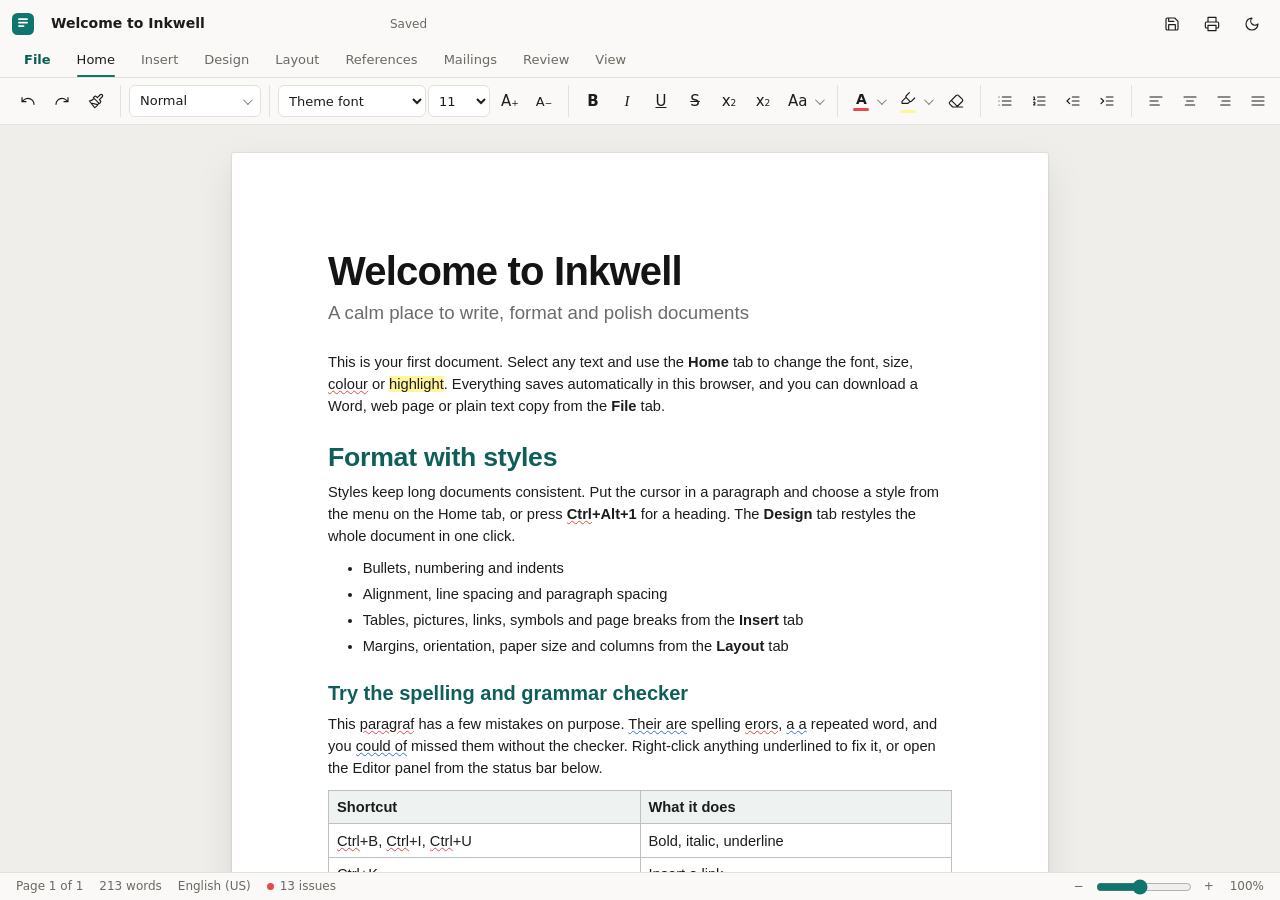
==== index.html @ ffb33db6 "Keyboard shortcuts for Next and Previous change Ctrl+Alt+] and Ctrl+Alt+[ (Cmd+Option on a Mac) step" ====
<!doctype html>
<html lang="en">
<head>
<meta charset="utf-8">
<meta name="viewport" content="width=device-width, initial-scale=1, viewport-fit=cover, interactive-widget=resizes-content">
<title>Inkwell</title>
<meta name="color-scheme" content="light dark">
<link rel="icon" href="data:image/svg+xml,%3Csvg xmlns='http://www.w3.org/2000/svg' viewBox='0 0 32 32'%3E%3Crect width='32' height='32' rx='8' fill='%230f766e'/%3E%3Cpath d='M10 9h12M10 14h12M10 19h7' stroke='white' stroke-width='2.4' stroke-linecap='round'/%3E%3C/svg%3E">
<link rel="stylesheet" href="css/doc.css">
<link rel="stylesheet" href="css/app.css">
</head>
<body>

<header class="titlebar">
  <div class="brand" aria-hidden="true">
    <svg viewBox="0 0 32 32" width="22" height="22"><rect width="32" height="32" rx="8" fill="var(--accent)"/><path d="M10 9h12M10 14h12M10 19h7" stroke="#fff" stroke-width="2.4" stroke-linecap="round"/></svg>
  </div>
  <input id="title" class="doc-name" aria-label="Document name" spellcheck="false" autocomplete="off">
  <span id="save-state" class="save-state" aria-live="polite">Saved</span>
  <span class="spacer"></span>
  <button class="rb" data-cmd="save" data-icon="save" title="Save to this device (⌘S)" aria-label="Save to this device"></button>
  <button class="rb" data-cmd="print" data-icon="printer" title="Print or save as PDF (⌘P)" aria-label="Print"></button>
  <button class="rb" data-cmd="dark" data-icon="moon" id="dark-btn" title="Switch light / dark" aria-label="Toggle dark mode"></button>
</header>

<nav class="tabs" role="tablist" aria-label="Ribbon">
  <button class="tab file" data-cmd="backstage">File</button>
  <button class="tab on" data-tab="home" role="tab">Home</button>
  <button class="tab" data-tab="insert" role="tab">Insert</button>
  <button class="tab" data-tab="design" role="tab">Design</button>
  <button class="tab" data-tab="layout" role="tab">Layout</button>
  <button class="tab" data-tab="refs" role="tab">References</button>
  <button class="tab" data-tab="mail" role="tab">Mailings</button>
  <button class="tab" data-tab="review" role="tab">Review</button>
  <button class="tab" data-tab="view" role="tab">View</button>
  <button class="tab ctx" data-tab="table" role="tab" hidden>Table</button>
</nav>

<div class="ribbon" id="ribbon">
  <!-- HOME -->
  <div class="panel on" data-panel="home">
    <div class="grp">
      <button class="rb" data-cmd="undo" data-icon="undo" title="Undo (⌘Z)" aria-label="Undo"></button>
      <button class="rb" data-cmd="redo" data-icon="redo" title="Redo (⇧⌘Z)" aria-label="Redo"></button>
      <button class="rb" data-cmd="painter" data-icon="brush" title="Format painter: copy formatting, then select text to apply" aria-label="Format painter"></button>
    </div>
    <div class="grp">
      <button class="rb drop style-btn" data-menu="m-style" title="Paragraph style"><span id="style-label">Normal</span></button>
    </div>
    <div class="grp">
      <select id="font-name" class="sel font" data-cmd="fontName" title="Font" aria-label="Font"></select>
      <select id="font-size" class="sel size" data-cmd="fontSize" title="Font size" aria-label="Font size"></select>
      <button class="rb" data-cmd="grow" title="Increase font size" aria-label="Increase font size"><span class="glyph">A<sup>+</sup></span></button>
      <button class="rb" data-cmd="shrink" title="Decrease font size" aria-label="Decrease font size"><span class="glyph sm">A<sup>−</sup></span></button>
    </div>
    <div class="grp">
      <button class="rb" data-cmd="bold" title="Bold (⌘B)" aria-label="Bold"><span class="glyph"><b>B</b></span></button>
      <button class="rb" data-cmd="italic" title="Italic (⌘I)" aria-label="Italic"><span class="glyph serif"><i>I</i></span></button>
      <button class="rb" data-cmd="underline" title="Underline (⌘U)" aria-label="Underline"><span class="glyph"><u>U</u></span></button>
      <button class="rb" data-cmd="strike" title="Strikethrough" aria-label="Strikethrough"><span class="glyph"><s>S</s></span></button>
      <button class="rb" data-cmd="sub" title="Subscript" aria-label="Subscript"><span class="glyph">x<sub>2</sub></span></button>
      <button class="rb" data-cmd="sup" title="Superscript" aria-label="Superscript"><span class="glyph">x<sup>2</sup></span></button>
      <button class="rb drop" data-menu="m-case" title="Change case" aria-label="Change case"><span class="glyph">Aa</span></button>
    </div>
    <div class="grp">
      <button class="rb drop" data-menu="m-color" title="Text colour" aria-label="Text colour"><span class="glyph swatch-a">A<i id="color-bar" style="background:#e5484d"></i></span></button>
      <button class="rb drop" data-menu="m-hilite" title="Highlight" aria-label="Highlight"><span class="glyph swatch-a"><span data-icon="marker"></span><i id="hilite-bar" style="background:#fff59d"></i></span></button>
      <button class="rb" data-cmd="clear" data-icon="eraser" title="Clear formatting" aria-label="Clear formatting"></button>
    </div>
    <div class="grp">
      <button class="rb" data-cmd="ul" data-icon="list" title="Bullet list" aria-label="Bullet list"></button>
      <button class="rb" data-cmd="ol" data-icon="listOrdered" title="Numbered list" aria-label="Numbered list"></button>
      <button class="rb" data-cmd="outdent" data-icon="outdent" title="Decrease indent" aria-label="Decrease indent"></button>
      <button class="rb" data-cmd="indent" data-icon="indent" title="Increase indent" aria-label="Increase indent"></button>
    </div>
    <div class="grp">
      <button class="rb" data-cmd="align" data-val="Left" data-icon="alignLeft" title="Align left" aria-label="Align left"></button>
      <button class="rb" data-cmd="align" data-val="Center" data-icon="alignCenter" title="Centre" aria-label="Centre"></button>
      <button class="rb" data-cmd="align" data-val="Right" data-icon="alignRight" title="Align right" aria-label="Align right"></button>
      <button class="rb" data-cmd="align" data-val="Full" data-icon="alignJustify" title="Justify" aria-label="Justify"></button>
      <button class="rb drop" data-menu="m-spacing" data-icon="lineSpacing" title="Line and paragraph spacing" aria-label="Line and paragraph spacing"></button>
    </div>
    <div class="grp">
      <button class="rb wide" data-cmd="find" data-icon="search" title="Find and replace (⌘F)">Find</button>
    </div>
  </div>

  <!-- INSERT -->
  <div class="panel" data-panel="insert">
    <div class="grp">
      <button class="rb wide drop" data-menu="m-table" data-icon="table">Table</button>
      <button class="rb wide" data-cmd="image" data-icon="image">Picture</button>
      <button class="rb wide" data-cmd="link" data-icon="link" title="Insert link (⌘K)">Link</button>
    </div>
    <div class="grp">
      <button class="rb wide" data-cmd="pageBreak" data-icon="pageBreak" title="Page break (⌘↵)">Page break</button>
      <button class="rb wide" data-cmd="hr" data-icon="minus">Divider</button>
      <button class="rb wide" data-cmd="hf" data-icon="header">Header &amp; footer</button>
    </div>
    <div class="grp">
      <button class="rb wide drop" data-menu="m-shapes" data-icon="shapes">Shapes</button>
      <button class="rb wide" data-cmd="textbox" data-icon="textBox">Text box</button>
      <button class="rb wide" data-cmd="chart" data-icon="chart">Chart</button>
    </div>
    <div class="grp">
      <button class="rb wide" data-cmd="footnote" data-icon="footnote">Footnote</button>
      <button class="rb wide" data-cmd="endnote" data-icon="footnote">Endnote</button>
      <button class="rb wide" data-cmd="toc" data-icon="toc">Contents</button>
      <button class="rb wide" data-cmd="comment" data-icon="comment">Comment</button>
    </div>
    <div class="grp">
      <button class="rb wide" data-cmd="equation" data-icon="sigma">Equation</button>
      <button class="rb wide" data-cmd="wordart" data-icon="wordart">WordArt</button>
      <button class="rb wide" data-cmd="smartart" data-icon="network">SmartArt</button>
    </div>
    <div class="grp">
      <button class="rb wide" data-cmd="sectionBreak" data-icon="sectionBreak" title="Start a new section with its own header, footer and page numbers">Section break</button>
      <button class="rb wide" data-cmd="date" data-icon="calendar">Date</button>
      <button class="rb wide drop" data-menu="m-symbol" data-icon="omega">Symbol</button>
    </div>
  </div>

  <!-- DESIGN -->
  <div class="panel" data-panel="design">
    <div class="grp themes" id="themes"></div>
    <div class="grp">
      <select class="sel" id="tc-font" aria-label="Body font" title="Body font"></select>
      <select class="sel" id="tc-head" aria-label="Heading font" title="Heading font"></select>
      <label class="color-pick" title="Accent colour">Accent<input type="color" id="tc-accent" value="#0f766e" aria-label="Accent colour"></label>
      <button class="rb wide" data-cmd="themeReset" id="tc-reset" data-icon="undo">Reset</button>
    </div>
    <div class="grp">
      <button class="rb wide" data-cmd="stylesDlg" data-icon="palette">Modify styles</button>
    </div>
  </div>

  <!-- LAYOUT -->
  <div class="panel" data-panel="layout">
    <div class="grp">
      <button class="rb wide drop" data-menu="m-margins" data-icon="margins">Margins</button>
      <button class="rb wide drop" data-menu="m-orient" data-icon="fileText">Orientation</button>
      <button class="rb wide drop" data-menu="m-size" data-icon="file">Size</button>
      <button class="rb wide drop" data-menu="m-cols" data-icon="columns">Columns</button>
    </div>
    <div class="grp">
      <button class="rb wide drop" data-menu="m-spacing" data-icon="lineSpacing">Spacing</button>
      <button class="rb wide" data-cmd="outdent" data-icon="outdent">Indent less</button>
      <button class="rb wide" data-cmd="indent" data-icon="indent">Indent more</button>
    </div>
  </div>

  <!-- REFERENCES -->
  <div class="panel" data-panel="refs">
    <div class="grp">
      <button class="rb wide" data-cmd="toc" data-icon="toc">Contents</button>
      <button class="rb wide" data-cmd="tof" data-icon="toc">Table of figures</button>
      <button class="rb wide" data-cmd="footnote" data-icon="footnote">Footnote</button>
    </div>
    <div class="grp">
      <button class="rb wide" data-cmd="caption" data-val="Figure" data-icon="captionIc">Figure caption</button>
      <button class="rb wide" data-cmd="caption" data-val="Table" data-icon="captionIc">Table caption</button>
      <button class="rb wide" data-cmd="caption" data-val="Equation" data-icon="captionIc">Equation caption</button>
      <button class="rb wide" data-cmd="xref" data-icon="link">Cross-reference</button>
    </div>
    <div class="grp">
      <button class="rb wide" data-cmd="idxMark" data-icon="tag">Mark entry</button>
      <button class="rb wide" data-cmd="index" data-icon="listIdx">Insert index</button>
    </div>
    <div class="grp">
      <button class="rb wide" data-cmd="cite" data-icon="quote">Insert citation</button>
      <button class="rb wide" data-cmd="biblio" data-icon="book">Bibliography</button>
      <select class="sel" id="cite-style" data-cmd="citeStyle" aria-label="Citation style" title="Citation style">
        <option value="apa">APA</option><option value="mla">MLA</option><option value="ieee">IEEE (numbered)</option>
      </select>
    </div>
  </div>

  <!-- MAILINGS -->
  <div class="panel" data-panel="mail">
    <div class="grp">
      <button class="rb wide" data-cmd="mmRecipients" data-icon="users">Recipients</button>
      <button class="rb wide" data-cmd="mmFile" data-icon="download" title="Load recipients from a CSV, JSON or Excel file">From file</button>
      <button class="rb wide" data-cmd="mmField" data-icon="tag">Insert field</button>
    </div>
    <div class="grp">
      <button class="rb wide" data-cmd="mmPreview" data-icon="eye">Preview results</button>
      <button class="rb" data-cmd="mmPrev" data-icon="arrowLeft" title="Previous record" aria-label="Previous record"></button>
      <span class="mm-count" id="mm-count">No recipients</span>
      <button class="rb" data-cmd="mmNext" data-icon="arrowRight" title="Next record" aria-label="Next record"></button>
    </div>
    <div class="grp">
      <button class="rb wide" data-cmd="mmFinish" data-icon="filePlus">Finish &amp; merge</button>
      <button class="rb wide" data-cmd="mmPrint" data-icon="printer">Print all</button>
    </div>
  </div>

  <!-- REVIEW -->
  <div class="panel" data-panel="review">
    <div class="grp">
      <button class="rb wide" data-cmd="proofPane" data-icon="spell">Spelling &amp; grammar</button>
      <label class="switch" title="Underline spelling and grammar issues as you type"><input type="checkbox" id="proof-on" checked><span></span>Check as you type</label>
      <button class="rb wide drop" data-menu="m-lang" data-icon="globe"><span id="lang-label">English (UK)</span></button>
    </div>
    <div class="grp">
      <button class="rb wide" data-cmd="wordCount" data-icon="hash">Word count</button>
      <button class="rb wide" data-cmd="readAloud" data-icon="volume" id="read-btn">Read aloud</button>
    </div>
    <div class="grp">
      <button class="rb wide" data-cmd="thesaurus" data-icon="book">Thesaurus</button>
      <button class="rb wide" data-cmd="translate" data-icon="globe">Translate</button>
      <button class="rb wide" data-cmd="dictate" data-icon="mic" title="Speak and it types (needs a browser with speech recognition)">Dictate</button>
    </div>
    <div class="grp">
      <button class="rb wide" data-cmd="comment" data-icon="comment">New comment</button>
      <button class="rb wide" data-cmd="reviewPane" data-icon="comment">Comments &amp; changes</button>
    </div>
    <div class="grp">
      <button class="rb wide" data-cmd="track" data-icon="track" aria-pressed="false">Track changes</button>
      <button class="rb wide" data-cmd="acceptAll" data-icon="check">Accept all</button>
      <button class="rb wide" data-cmd="rejectAll" data-icon="x">Reject all</button>
    </div>
    <div class="grp">
      <button class="rb wide" data-cmd="compare" data-icon="track" title="Show what changed between this document and an earlier version or another file">Compare</button>
      <button class="rb wide" data-cmd="accessibility" data-icon="eye" title="Check alt text, headings, tables, links and colour contrast">Accessibility</button>
    </div>
  </div>

  <!-- VIEW -->
  <div class="panel" data-panel="view">
    <div class="grp">
      <button class="rb wide" data-cmd="navPane" data-icon="panelLeft">Navigation</button>
      <button class="rb wide" data-cmd="focus" data-icon="maximize" title="Hide everything but the page (Esc to exit)">Focus</button>
      <button class="rb wide" data-cmd="dark" data-icon="moon">Dark mode</button>
    </div>
    <div class="grp">
      <button class="rb" data-cmd="zoomOut" data-icon="minus" title="Zoom out" aria-label="Zoom out"></button>
      <button class="rb wide" data-cmd="zoom" data-val="100" title="Reset zoom"><span class="zoom-label">100%</span></button>
      <button class="rb" data-cmd="zoomIn" data-icon="plus" title="Zoom in" aria-label="Zoom in"></button>
      <button class="rb wide" data-cmd="zoomFit">Fit width</button>
    </div>
    <div class="grp">
      <button class="rb wide" data-cmd="macroRecord" data-icon="record">Record macro</button>
      <button class="rb wide" data-cmd="macroRun" data-icon="play">Run macro</button>
      <button class="rb wide" data-cmd="macroDelete" data-icon="trash">Delete macro</button>
    </div>
  </div>

  <!-- TABLE (contextual) -->
  <div class="panel" data-panel="table">
    <div class="grp">
      <button class="rb wide" data-cmd="rowAbove" data-icon="plus">Row above</button>
      <button class="rb wide" data-cmd="rowBelow" data-icon="plus">Row below</button>
      <button class="rb wide" data-cmd="colLeft" data-icon="plus">Column left</button>
      <button class="rb wide" data-cmd="colRight" data-icon="plus">Column right</button>
    </div>
    <div class="grp">
      <button class="rb wide" data-cmd="headerRow" data-icon="table">Header row</button>
      <button class="rb wide" data-cmd="repeatHead" data-icon="header" title="Repeat the header row at the top of each page">Repeat header</button>
      <button class="rb wide" data-cmd="tableSort" data-icon="sort">Sort</button>
      <button class="rb wide" data-cmd="tableFormula" data-icon="sigma">Formula</button>
      <button class="rb wide" data-cmd="mergeCells" data-icon="merge">Merge cells</button>
      <button class="rb wide" data-cmd="splitCell" data-icon="split">Split cell</button>
    </div>
    <div class="grp">
      <button class="rb wide drop" data-menu="m-shade" data-icon="palette">Shading</button>
      <button class="rb wide drop" data-menu="m-borders" data-icon="borders">Borders</button>
    </div>
    <div class="grp">
      <button class="rb wide" data-cmd="delRow" data-icon="trash">Delete row</button>
      <button class="rb wide" data-cmd="delCol" data-icon="trash">Delete column</button>
      <button class="rb wide danger" data-cmd="delTable" data-icon="trash">Delete table</button>
    </div>
  </div>
</div>

<main class="workspace">
  <aside class="pane left" id="nav-pane" hidden aria-label="Navigation">
    <div class="pane-head"><h2>Navigation</h2><button class="rb" data-cmd="navPane" data-icon="x" aria-label="Close navigation"></button></div>
    <div id="outline" class="outline"></div>
  </aside>

  <div class="canvas" id="canvas">
    <div class="page" id="page">
      <div id="editor" class="doc" contenteditable="true" spellcheck="false" role="textbox" aria-multiline="true" aria-label="Document"></div>
    </div>
    <div id="img-box" class="img-box" hidden>
      <div class="img-bar">
        <button class="rb" data-cmd="imgAlign" data-val="inline" title="In line with text" data-icon="alignJustify"></button>
        <button class="rb" data-cmd="imgAlign" data-val="left" title="Wrap, left" data-icon="alignLeft"></button>
        <button class="rb" data-cmd="imgAlign" data-val="center" title="Centre" data-icon="alignCenter"></button>
        <button class="rb" data-cmd="imgAlign" data-val="right" title="Wrap, right" data-icon="alignRight"></button>
        <button class="rb for-shape" data-menu="m-fill" title="Fill colour" data-icon="palette"></button>
        <button class="rb for-obj" data-cmd="objEdit" title="Edit" data-icon="edit"></button>
        <button class="rb for-chart" data-cmd="chartEdit" title="Edit chart data" data-icon="chart"></button>
        <button class="rb" data-cmd="imgDelete" title="Delete" data-icon="trash"></button>
      </div>
      <span class="img-handle" id="img-handle" title="Drag to resize"></span>
    </div>
  </div>

  <aside class="pane right" id="side-pane" hidden aria-label="Side panel">
    <!-- Proofing -->
    <section id="proof-pane" hidden>
      <div class="pane-head"><h2>Editor</h2><button class="rb" data-cmd="closeSide" data-icon="x" aria-label="Close"></button></div>
      <div class="score">
        <svg viewBox="0 0 44 44" width="56" height="56" class="ring"><circle cx="22" cy="22" r="19" class="ring-bg"/><circle cx="22" cy="22" r="19" class="ring-fg" id="ring-fg"/></svg>
        <div><div class="score-num" id="score-num">–</div><div class="score-sub" id="score-sub">Checking…</div></div>
      </div>
      <div class="counts" id="proof-counts"></div>
      <div class="issues" id="issues"></div>
    </section>
    <!-- Find -->
    <section id="find-pane" hidden>
      <div class="pane-head"><h2>Find and replace</h2><button class="rb" data-cmd="closeSide" data-icon="x" aria-label="Close"></button></div>
      <div class="find-form">
        <label class="field"><span>Find</span><input id="find-q" type="text" autocomplete="off" spellcheck="false"></label>
        <label class="field"><span>Replace with</span><input id="find-r" type="text" autocomplete="off" spellcheck="false"></label>
        <div class="row">
          <label class="check"><input type="checkbox" id="find-case">Match case</label>
          <label class="check"><input type="checkbox" id="find-word">Whole words</label>
        </div>
        <div class="row">
          <button class="btn" data-cmd="findPrev">Previous</button>
          <button class="btn" data-cmd="findNext">Next</button>
          <span class="find-count" id="find-count"></span>
        </div>
        <div class="row">
          <button class="btn" data-cmd="replaceOne">Replace</button>
          <button class="btn primary" data-cmd="replaceAll">Replace all</button>
        </div>
      </div>
    </section>
    <!-- Review -->
    <section id="review-pane" hidden>
      <div class="pane-head"><h2>Comments and changes</h2><button class="rb" data-cmd="closeSide" data-icon="x" aria-label="Close"></button></div>
      <div class="find-form">
        <label class="field"><span>Your name</span><input id="rv-author" type="text" autocomplete="off" maxlength="40"></label>
        <div id="rv-compose" class="rv-compose" hidden>
          <p class="issue-ctx" id="rv-quote"></p>
          <label class="field"><span>Comment</span><textarea id="rv-text" rows="3"></textarea></label>
          <div class="row">
            <button class="btn primary" data-cmd="commentSave" id="rv-save">Add comment</button>
            <button class="btn" data-cmd="commentCancel">Cancel</button>
          </div>
        </div>
        <div class="rv-nav" id="rv-nav" hidden>
          <button class="btn" data-cmd="prevChange" aria-label="Previous change" aria-keyshortcuts="Control+Alt+BracketLeft Meta+Alt+BracketLeft" title="Previous change (Ctrl+Alt+[ or ⌥⌘[)">&lsaquo; Previous</button>
          <span id="rv-pos" aria-live="polite">0 changes</span>
          <button class="btn" data-cmd="nextChange" aria-label="Next change" aria-keyshortcuts="Control+Alt+BracketRight Meta+Alt+BracketRight" title="Next change (Ctrl+Alt+] or ⌥⌘])">Next &rsaquo;</button>
        </div>
        <div class="row" id="rv-bulk" hidden>
          <button class="btn" data-cmd="acceptAll">Accept all</button>
          <button class="btn" data-cmd="rejectAll">Reject all</button>
        </div>
      </div>
      <p class="rv-empty" id="rv-empty">No comments or tracked changes yet. Select some text and choose New comment, or turn on Track changes.</p>
      <div class="issues" id="rv-list"></div>
    </section>
  </aside>
</main>

<footer class="statusbar">
  <span id="st-page">Page 1 of 1</span>
  <button class="st-btn" data-cmd="wordCount" id="st-words">0 words</button>
  <span id="st-lang" class="st-dim"></span>
  <button class="st-btn" data-cmd="reviewPane" id="st-track" hidden>Tracking changes</button>
  <button class="st-btn proof-chip" data-cmd="proofPane" id="st-proof"><i class="dot"></i><span>Checking…</span></button>
  <span class="spacer"></span>
  <button class="st-btn" data-cmd="zoomOut" aria-label="Zoom out">−</button>
  <input type="range" id="zoom-range" min="25" max="200" step="10" value="100" aria-label="Zoom">
  <button class="st-btn" data-cmd="zoomIn" aria-label="Zoom in">+</button>
  <span class="zoom-label st-zoom">100%</span>
</footer>

<button id="focus-exit" class="btn" data-cmd="focus" hidden>Exit focus</button>

<!-- ============ menus ============ -->
<div class="menu styles" id="m-style" hidden>
  <button data-cmd="style" data-val="normal"><span class="pv">Normal</span></button>
  <button data-cmd="style" data-val="nospace"><span class="pv">No spacing</span></button>
  <button data-cmd="style" data-val="title"><span class="pv pv-title">Title</span></button>
  <button data-cmd="style" data-val="subtitle"><span class="pv pv-sub">Subtitle</span></button>
  <button data-cmd="style" data-val="h1"><span class="pv pv-h1">Heading 1</span><kbd>⌥⌘1</kbd></button>
  <button data-cmd="style" data-val="h2"><span class="pv pv-h2">Heading 2</span><kbd>⌥⌘2</kbd></button>
  <button data-cmd="style" data-val="h3"><span class="pv pv-h3">Heading 3</span><kbd>⌥⌘3</kbd></button>
  <button data-cmd="style" data-val="quote"><span class="pv pv-quote">Quote</span></button>
  <button data-cmd="style" data-val="code"><span class="pv pv-code">Code block</span></button>
  <hr id="sty-sep">
  <button data-cmd="stylesDlg">Modify styles…</button>
</div>

<div class="menu" id="m-shapes" hidden></div>
<div class="menu pal" id="m-fill" hidden><div class="swatches"></div></div>
<div class="menu pal" id="m-shade" hidden><div class="swatches"></div>
  <button data-cmd="shade" data-val="">No fill</button></div>
<div class="menu" id="m-borders" hidden>
  <button data-cmd="borders" data-val="">All borders</button>
  <button data-cmd="borders" data-val="outer">Outside only</button>
  <button data-cmd="borders" data-val="horizontal">Horizontal lines</button>
  <button data-cmd="borders" data-val="striped">Striped rows</button>
  <button data-cmd="borders" data-val="none">No borders</button>
</div>

<div class="menu" id="m-case" hidden>
  <button data-cmd="case" data-val="sentence">Sentence case.</button>
  <button data-cmd="case" data-val="lower">lowercase</button>
  <button data-cmd="case" data-val="upper">UPPERCASE</button>
  <button data-cmd="case" data-val="title">Capitalize Each Word</button>
  <button data-cmd="case" data-val="toggle">tOGGLE cASE</button>
</div>

<div class="menu pal" id="m-color" hidden><div class="swatches" data-pal="color"></div>
  <label class="custom">Custom<input type="color" data-cmd="color" value="#0f766e"></label></div>
<div class="menu pal" id="m-hilite" hidden><div class="swatches" data-pal="hilite"></div>
  <button data-cmd="hilite" data-val="transparent">No highlight</button></div>

<div class="menu" id="m-spacing" hidden>
  <div class="menu-label">Line spacing</div>
  <button data-cmd="lineHeight" data-val="1">Single</button>
  <button data-cmd="lineHeight" data-val="1.15">1.15</button>
  <button data-cmd="lineHeight" data-val="1.5">1.5</button>
  <button data-cmd="lineHeight" data-val="2">Double</button>
  <hr>
  <div class="menu-label">Paragraph</div>
  <button data-cmd="space" data-val="before:12">Add space before</button>
  <button data-cmd="space" data-val="before:0">Remove space before</button>
  <button data-cmd="space" data-val="after:12">Add space after</button>
  <button data-cmd="space" data-val="after:0">Remove space after</button>
</div>

<div class="menu" id="m-table" hidden>
  <div class="tgrid" id="tgrid"></div>
  <div class="tgrid-label" id="tgrid-label">Insert table</div>
</div>

<div class="menu" id="m-symbol" hidden><div class="symbols" id="symbols"></div></div>

<div class="menu" id="m-margins" hidden>
  <button data-cmd="margins" data-val="normal">Normal <small>2.54 cm all round</small></button>
  <button data-cmd="margins" data-val="narrow">Narrow <small>1.27 cm all round</small></button>
  <button data-cmd="margins" data-val="moderate">Moderate <small>1.91 cm sides</small></button>
  <button data-cmd="margins" data-val="wide">Wide <small>5.08 cm sides</small></button>
</div>
<div class="menu" id="m-orient" hidden>
  <button data-cmd="orient" data-val="portrait">Portrait</button>
  <button data-cmd="orient" data-val="landscape">Landscape</button>
</div>
<div class="menu" id="m-size" hidden>
  <button data-cmd="pageSize" data-val="A4">A4 <small>21 × 29.7 cm</small></button>
  <button data-cmd="pageSize" data-val="Letter">Letter <small>8.5 × 11 in</small></button>
  <button data-cmd="pageSize" data-val="Legal">Legal <small>8.5 × 14 in</small></button>
  <button data-cmd="pageSize" data-val="A5">A5 <small>14.8 × 21 cm</small></button>
</div>
<div class="menu" id="m-cols" hidden>
  <button data-cmd="cols" data-val="1">One</button>
  <button data-cmd="cols" data-val="2">Two</button>
  <button data-cmd="cols" data-val="3">Three</button>
</div>
<div class="menu" id="m-lang" hidden>
  <button data-cmd="lang" data-val="en_GB">English (UK)</button>
  <button data-cmd="lang" data-val="en_US">English (US)</button>
</div>

<div class="menu ctx-menu" id="ctx" hidden></div>

<!-- ============ backstage ============ -->
<div class="backstage" id="backstage" hidden>
  <div class="bs-side">
    <button class="bs-back" data-cmd="backstage" data-icon="arrowLeft">Back to document</button>
    <button class="bs-item" data-cmd="new" data-icon="filePlus">New blank document</button>
    <button class="bs-item" data-cmd="open" data-icon="folder">Open a file…<small>.docx, .html, .txt</small></button>
    <button class="bs-item" data-cmd="save" data-icon="save">Save to this device<small>⌘S</small></button>
    <button class="bs-item" data-cmd="saveAs" data-icon="save">Save as…<small>⇧⌘S</small></button>
    <button class="bs-item" data-cmd="templates" data-icon="layout">Templates</button>
    <button class="bs-item" data-cmd="versions" data-icon="clock">Version history</button>
    <button class="bs-item" data-cmd="protect" data-icon="lock">Protect document<small>Off</small></button>
    <div class="bs-label">Download a copy</div>
    <button class="bs-item" data-cmd="saveDocx" data-icon="download">Word document<small>.docx</small></button>
    <button class="bs-item" data-cmd="savePdf" data-icon="download">PDF with selectable text<small>.pdf</small></button>
    <button class="bs-item" data-cmd="savePdfFonts" data-icon="download" id="bs-pdf-fonts">PDF with your fonts embedded<small>.pdf, Chrome or Edge</small></button>
    <button class="bs-item" data-cmd="saveHtml" data-icon="download">Web page<small>.html</small></button>
    <button class="bs-item" data-cmd="saveTxt" data-icon="download">Plain text<small>.txt</small></button>
    <button class="bs-item" data-cmd="print" data-icon="printer">Print or save as PDF</button>
  </div>
  <div class="bs-main">
    <h1>Your documents</h1>
    <p class="bs-note">Documents save automatically in this browser as you type.</p>
    <div id="recent" class="recent"></div>
  </div>
</div>

<!-- ============ dialogs ============ -->
<dialog id="dlg-link" class="dlg">
  <form method="dialog">
    <h2>Insert link</h2>
    <label class="field"><span>Text to display</span><input id="link-text" type="text" autocomplete="off"></label>
    <label class="field"><span>Address</span><input id="link-url" type="text" placeholder="https://" autocomplete="off" spellcheck="false"></label>
    <div class="dlg-actions">
      <button class="btn" value="remove" id="link-remove">Remove link</button>
      <span class="spacer"></span>
      <button class="btn" value="cancel">Cancel</button>
      <button class="btn primary" value="ok">Insert</button>
    </div>
  </form>
</dialog>

<dialog id="dlg-count" class="dlg">
  <form method="dialog">
    <h2>Word count</h2>
    <dl class="stats" id="stats"></dl>
    <div class="dlg-actions"><span class="spacer"></span><button class="btn primary" value="ok">Done</button></div>
  </form>
</dialog>

<dialog id="dlg-hf" class="dlg">
  <form method="dialog">
    <h2>Header and footer</h2>
    <div class="field-row">
      <label class="field grow"><span>Header text</span><input id="hf-header" type="text" autocomplete="off" maxlength="120"></label>
      <label class="field"><span>Position</span><select id="hf-header-align"><option value="left">Left</option><option value="center">Centre</option><option value="right">Right</option></select></label>
    </div>
    <div class="field-row">
      <label class="field grow"><span>Footer text</span><input id="hf-footer" type="text" autocomplete="off" maxlength="120"></label>
      <label class="field"><span>Position</span><select id="hf-footer-align"><option value="left">Left</option><option value="center">Centre</option><option value="right">Right</option></select></label>
    </div>
    <div class="field-row">
      <label class="field grow"><span>Page numbers</span><select id="hf-num"><option value="none">None</option><option value="top-right">Top right</option><option value="bottom-left">Bottom left</option><option value="bottom-center">Bottom centre</option><option value="bottom-right">Bottom right</option></select></label>
      <label class="field grow"><span>Number format</span><select id="hf-format"><option value="1">1, 2, 3</option><option value="page">Page 1</option><option value="of">Page 1 of 3</option></select></label>
    </div>
    <label class="check"><input type="checkbox" id="hf-first">Leave the first page blank</label>
    <div class="dlg-actions"><span class="spacer"></span><button class="btn" value="cancel">Cancel</button><button class="btn primary" value="ok">Apply</button></div>
  </form>
</dialog>

<dialog id="dlg-chart" class="dlg wide">
  <form method="dialog">
    <h2>Chart</h2>
    <div class="field-row">
      <label class="field"><span>Type</span><select id="ch-type"><option value="column">Column</option><option value="stacked">Stacked column</option><option value="stacked100">100% stacked column</option><option value="bar">Bar</option><option value="line">Line</option><option value="area">Area</option><option value="combo">Column + lines</option><option value="scatter">Scatter (XY)</option><option value="bubble">Bubble (XY + size)</option><option value="radar">Radar</option><option value="pie">Pie</option><option value="donut">Doughnut</option></select></label>
      <label class="field grow"><span>Title</span><input id="ch-title" type="text" autocomplete="off" maxlength="80"></label>
    </div>
    <div class="field-row">
      <label class="field grow"><span>Category axis title</span><input id="ch-cat" type="text" autocomplete="off" maxlength="60"></label>
      <label class="field grow"><span>Value axis title</span><input id="ch-val" type="text" autocomplete="off" maxlength="60"></label>
    </div>
    <label class="check"><input type="checkbox" id="ch-labels">Show data labels</label>
    <div class="field-row" id="ch-sec-row">
      <label class="check"><input type="checkbox" id="ch-sec">Plot the lines on a secondary value axis (right)</label>
      <label class="field grow"><span>Secondary axis title</span><input id="ch-sectitle" type="text" autocomplete="off" maxlength="60"></label>
    </div>
    <label class="field"><span>Data: first row is the series names, first column is the labels</span><textarea id="ch-data" rows="8" spellcheck="false"></textarea></label>
    <p class="dlg-note">Separate values with commas or paste straight from a spreadsheet. A pie chart uses the first series, a column + lines chart draws the first series as columns and the rest as lines, a scatter chart reads the label column as X values, and a bubble chart reads it as X values too, then takes the series in pairs: a Y series followed by its size series (a last Y with no size gets equal bubbles).</p>
    <div class="dlg-actions"><span class="spacer"></span><button class="btn" value="cancel">Cancel</button><button class="btn primary" value="ok" id="ch-ok">Insert chart</button></div>
  </form>
</dialog>

<dialog id="dlg-styles" class="dlg wide">
  <form method="dialog">
    <h2>Modify styles</h2>
    <div class="field-row">
      <label class="field grow"><span>Style</span><select id="sty-pick"></select></label>
      <button class="btn" type="button" id="sty-new">New style</button>
    </div>
    <label class="field" id="sty-name-row" hidden><span>Name</span><input id="sty-name" type="text" autocomplete="off" maxlength="40"></label>
    <div class="field-row">
      <label class="field grow"><span>Font</span><select id="sty-font"></select></label>
      <label class="field narrow"><span>Size (pt)</span><input id="sty-size" type="number" min="6" max="96" step="0.5" placeholder="Auto"></label>
      <label class="field narrow"><span>Colour</span><span class="color-row"><input type="checkbox" id="sty-color-on" aria-label="Use a custom colour"><input type="color" id="sty-color" value="#1c1c1c"></span></label>
    </div>
    <div class="field-row">
      <label class="field grow"><span>Weight</span><select id="sty-bold"><option value="">Default</option><option value="normal">Regular</option><option value="bold">Bold</option></select></label>
      <label class="field grow"><span>Slant</span><select id="sty-italic"><option value="">Default</option><option value="normal">Upright</option><option value="italic">Italic</option></select></label>
      <label class="field grow"><span>Alignment</span><select id="sty-align"><option value="">Default</option><option value="left">Left</option><option value="center">Centre</option><option value="right">Right</option><option value="justify">Justified</option></select></label>
    </div>
    <div class="field-row">
      <label class="field grow"><span>Space before (pt)</span><input id="sty-before" type="number" min="0" max="96" step="1" placeholder="Auto"></label>
      <label class="field grow"><span>Space after (pt)</span><input id="sty-after" type="number" min="0" max="96" step="1" placeholder="Auto"></label>
    </div>
    <div class="sty-preview doc" id="sty-preview" aria-label="Preview"></div>
    <div class="dlg-actions"><button class="btn" type="button" id="sty-reset">Reset to default</button><span class="spacer"></span><button class="btn primary" value="ok">Done</button></div>
  </form>
</dialog>

<input type="file" id="file-image" accept="image/*" hidden>
<input type="file" id="file-open" accept=".docx,.html,.htm,.txt,.md" hidden>
<div id="toast" class="toast" role="status" hidden></div>

<script type="module" src="js/app.js"></script>
</body>
</html>
---- css/doc.css ----
/* Document typography. Scoped to .doc so it can be embedded in HTML exports. */
.doc {
  --doc-font: "Helvetica Neue", Helvetica, Arial, sans-serif;
  --head-font: "Helvetica Neue", Helvetica, Arial, sans-serif;
  --head-color: #0f5f59;
  --doc-accent: #0f766e;
  font-family: var(--doc-font);
  font-size: 11pt;
  line-height: 1.5;
  color: #1c1c1c;
  white-space: pre-wrap;
  tab-size: 4;
  overflow-wrap: break-word;
}
.doc[data-theme="classic"] { --doc-font: "Times New Roman", Times, serif; --head-font: "Times New Roman", Times, serif; --head-color: #111111; --doc-accent: #1f3a5f; font-size: 12pt; }
.doc[data-theme="elegant"] { --doc-font: Baskerville, "Palatino Linotype", Palatino, Georgia, serif; --head-font: Didot, "Bodoni 72", Baskerville, Georgia, serif; --head-color: #7a1f2b; --doc-accent: #7a1f2b; font-size: 12pt; }
.doc[data-theme="editorial"] { --doc-font: Georgia, "Times New Roman", serif; --head-font: "Avenir Next", Avenir, "Helvetica Neue", Arial, sans-serif; --head-color: #1b2a49; --doc-accent: #b4532a; }
.doc[data-theme="draft"] { --doc-font: Menlo, "Courier New", monospace; --head-font: Menlo, "Courier New", monospace; --head-color: #222222; --doc-accent: #444444; font-size: 10.5pt; }

.doc p { margin: 0 0 8pt; }
.doc h1, .doc h2, .doc h3, .doc h4, .doc h5, .doc h6 { font-family: var(--head-font); color: var(--head-color); line-height: 1.2; margin: 18pt 0 6pt; font-weight: 600; }
.doc h1 { font-size: 20pt; letter-spacing: -0.01em; }
.doc h2 { font-size: 15pt; }
.doc h3 { font-size: 12.5pt; }
.doc h4, .doc h5, .doc h6 { font-size: 11pt; }
.doc > :first-child { margin-top: 0; }
.doc .doc-title { font-family: var(--head-font); font-size: 30pt; line-height: 1.1; font-weight: 700; letter-spacing: -0.02em; color: #141414; margin: 0 0 4pt; }
.doc .doc-subtitle { font-family: var(--head-font); font-size: 14pt; color: #6b6b6b; margin: 0 0 18pt; }
.doc .no-spacing { margin: 0; line-height: 1.15; }
.doc .quote { margin: 10pt 0 10pt 18pt; padding-left: 12pt; border-left: 2pt solid var(--doc-accent); font-style: italic; color: #444444; }
.doc blockquote { margin: 10pt 0 10pt 18pt; padding-left: 12pt; border-left: 2pt solid var(--doc-accent); color: #444444; }
.doc pre { font-family: Menlo, Consolas, "Courier New", monospace; font-size: 9.5pt; line-height: 1.45; background: #f4f4f2; border-radius: 4pt; padding: 8pt 10pt; margin: 0 0 8pt; white-space: pre-wrap; }
.doc a { color: var(--doc-accent); text-decoration: underline; text-underline-offset: 2px; }
.doc ul, .doc ol { margin: 0 0 8pt; padding-left: 26pt; }
.doc li { margin: 0 0 3pt; }
.doc li > ul, .doc li > ol, .doc ul > ul, .doc ol > ol, .doc ul > ol, .doc ol > ul { margin-bottom: 0; }
.doc table { border-collapse: collapse; width: 100%; margin: 6pt 0 10pt; table-layout: fixed; }
.doc td, .doc th { border: 1px solid #bfbfbf; padding: 4pt 6pt; vertical-align: top; text-align: left; min-width: 24px; }
.doc th { background: #eef3f2; font-weight: 600; }
.doc img { max-width: 100%; height: auto; vertical-align: bottom; }
.doc hr { border: 0; border-top: 1px solid #b5b5b5; margin: 12pt 0; }
.doc .page-break { break-after: page; height: 0; margin: 14pt 0; border-top: 1px dashed #9a9a9a; position: relative; user-select: none; }
.doc .page-break::after { content: "Page break"; position: absolute; top: -8px; left: 50%; transform: translateX(-50%); background: #fff; padding: 0 8px; font: 500 10px/16px system-ui, sans-serif; color: #8a8a8a; white-space: nowrap; }
@media print {
  .doc .page-break { border: 0; margin: 0; }
  .doc .page-break::after { content: none; }
  .doc h1, .doc h2, .doc h3 { break-after: avoid; }
  .doc tr, .doc img { break-inside: avoid; }
}

/* notes and contents */
.doc sup.fn-ref, .doc sup.en-ref { color: var(--doc-accent); font-weight: 600; cursor: pointer; padding: 0 1px; user-select: none; }
.doc ol.footnotes, .doc ol.endnotes { margin: 18pt 0 0; padding: 6pt 0 0 20pt; border-top: 1px solid #b5b5b5; font-size: 9pt; line-height: 1.4; color: #333333; }
.doc ol.footnotes + ol.endnotes { margin-top: 10pt; }
.doc ol.endnotes { list-style: lower-roman; }
.doc .toc { margin: 0 0 12pt; padding: 8pt 0; border-top: 1px solid #d5d5d5; border-bottom: 1px solid #d5d5d5; }
.doc .toc p { margin: 0 0 3pt; display: flex; align-items: baseline; gap: 6px; cursor: pointer; }
.doc .toc .toc-title { font-family: var(--head-font); font-weight: 600; font-size: 12pt; color: var(--head-color); margin-bottom: 6pt; cursor: default; }
.doc .toc .toc-t { flex: 0 1 auto; min-width: 0; overflow-wrap: anywhere; }
.doc .toc .toc-t::after { content: ""; }
.doc .toc p[data-i]::before { content: ""; order: 1; flex: 1 1 12px; border-bottom: 1px dotted #9a9a9a; transform: translateY(-3px); }
.doc .toc .toc-pg { order: 2; font-variant-numeric: tabular-nums; color: #5f5f5f; }
.doc .toc .toc-2 { padding-left: 16pt; }
.doc .toc .toc-3 { padding-left: 32pt; font-size: 0.94em; }
.doc .toc .toc-empty { color: #8a8a8a; cursor: default; }

/* review */
.doc .cm { background: #fff3bf; border-bottom: 2px solid #eda100; }
.doc .cm[data-resolved] { background: none; border-bottom: 1px dotted #b5b5b5; }
.doc ins.tc { color: #1a7f4b; text-decoration: underline; text-decoration-color: #1a7f4b; background: none; }
.doc span.fc { border-bottom: 2px dotted #b36b00; background: rgba(179,107,0,.08); }
.doc del.tc { color: #c62f35; text-decoration: line-through; }
.doc ins.tc > .chart, .doc ins.tc > .smartart, .doc ins.tc > .shape, .doc ins.tc > .eq, .doc ins.tc > .textbox, .doc ins.tc > .wordart { outline: 2px solid #1a7f4b; outline-offset: 2px; }
.doc del.tc > .chart, .doc del.tc > .smartart, .doc del.tc > .shape, .doc del.tc > .eq, .doc del.tc > .textbox, .doc del.tc > .wordart { outline: 2px dashed #c62f35; outline-offset: 2px; opacity: .55; }

/* shapes, text boxes, charts */
.doc .shape { display: inline-block; vertical-align: bottom; background-color: #2a78d6; max-width: 100%; user-select: none; }
.doc .shape-round { border-radius: 14px; }
.doc .shape-ellipse { border-radius: 50%; }
.doc .shape-tri { clip-path: polygon(50% 0, 100% 100%, 0 100%); }
.doc .shape-arrow { clip-path: polygon(0 30%, 60% 30%, 60% 0, 100% 50%, 60% 100%, 60% 70%, 0 70%); }
.doc .shape-star { clip-path: polygon(50% 0, 61% 35%, 98% 35%, 68% 57%, 79% 91%, 50% 70%, 21% 91%, 32% 57%, 2% 35%, 39% 35%); }
.doc .shape-line { border-radius: 2px; vertical-align: middle; }
.doc .textbox { border: 1px solid #9a9a9a; border-radius: 3px; padding: 6pt 8pt; margin: 6pt 0 10pt; max-width: 100%; box-sizing: border-box; }
.doc .textbox > :last-child { margin-bottom: 0; }
.doc .chart { margin: 8pt 0 12pt; max-width: 100%; break-inside: avoid; }
.doc .chart svg { display: block; width: 100%; height: auto; }

/* table options */
.doc table.tb-none td, .doc table.tb-none th { border-color: transparent; }
.doc table.tb-outer { border: 1px solid #bfbfbf; }
.doc table.tb-outer td, .doc table.tb-outer th { border-color: transparent; }
.doc table.tb-horizontal td, .doc table.tb-horizontal th { border-left-color: transparent; border-right-color: transparent; }
.doc table.tb-striped td, .doc table.tb-striped th { border-color: transparent; }
.doc table.tb-striped tr:nth-child(even) > td { background-color: #f3f5f4; }
.doc table.tb-striped th { border-bottom: 1.5px solid #8a8a8a; }
@media print {
  .doc .cm { background: none; border: 0; }
  .doc .toc p { cursor: auto; }
}

/* ---- References, equations, WordArt, SmartArt, sections, mail merge ---- */
.doc p.caption { font-size: 9pt; font-style: italic; color: #44546a; margin: 4pt 0 8pt; }
.doc .cap-num { font-style: italic; font-weight: 600; }
.doc .xref { color: #1f5fbf; text-decoration: underline dotted; text-underline-offset: 2px; }
.doc .idx { display: none; }
.doc .index { margin: 10pt 0; }
.doc .index-title { font-weight: 700; font-size: 1.15em; margin: 0 0 6pt; }
.doc .index-letter { font-weight: 700; margin: 8pt 0 2pt; }
.doc .index-empty { color: #8a8a8a; font-style: italic; }
.doc .index-row { display: flex; align-items: baseline; gap: 6px; margin: 0; }
.doc .index-row > span:first-child { flex: none; }
.doc .index-row::after { content: ""; order: 1; flex: 1; border-bottom: 1px dotted #8a8a8a; transform: translateY(-3px); }
.doc .index-row .index-pg { order: 2; flex: none; }
.doc .index-row.index-sub { padding-left: 1.5em; }
.doc .biblio { margin: 10pt 0; }
.doc .biblio p { margin: 0 0 6pt; padding-left: 0.5in; text-indent: -0.5in; }
.doc .cite { color: inherit; }
.doc .eq { font-family: "Cambria Math", "STIX Two Math", "Latin Modern Math", serif; font-size: 1.1em; padding: 0 2px; }
.doc .eq math { font-size: inherit; }
.doc .wordart { font: 800 28pt/1.1 system-ui, sans-serif; display: inline-block; letter-spacing: .5px; padding: 2px 4px; }
.doc .wordart.wa-solid { color: var(--wa, #2b579a); }
.doc .wordart.wa-outline { color: transparent; -webkit-text-stroke: 1.5px var(--wa, #2b579a); }
.doc .wordart.wa-shadow { color: var(--wa, #2b579a); text-shadow: 3px 3px 0 rgba(0,0,0,.25); }
.doc .wordart.wa-gradient { background: linear-gradient(90deg, var(--wa, #2b579a), #c2185b); -webkit-background-clip: text; background-clip: text; color: transparent; }
.doc .wordart.wa-emboss { color: #d7dbe2; text-shadow: -1px -1px 0 #fff, 1px 1px 0 #8a93a3; }
.doc figure.smartart { margin: 10pt auto; text-align: center; }
.doc figure.smartart svg, .doc figure.smartart img { max-width: 100%; height: auto; }
.doc .tf { background: rgba(43,87,154,.08); border-radius: 3px; padding: 0 2px; }
.doc .mfield { background: #fff4c2; color: #6b5200; border-radius: 3px; padding: 0 3px; font-size: .92em; white-space: nowrap; }
.doc .mfield.mf-live { background: #dff3e1; color: #1d5c27; }
.doc .page-break.sect-break { border-top: 2px dashed #6f8fc4; }
.doc .page-break.sect-break::after { content: "Section break"; color: #4a6fb0; }
.doc table.rep-head thead, .doc table.rep-head tr:first-child { break-inside: avoid; }
@media print {
  .doc .page-break.sect-break { border: 0; }
  .doc .page-break.sect-break::after { display: none; }
  .doc .mfield, .doc .mfield.mf-live { background: none; color: inherit; padding: 0; }
  .doc .tf { background: none; }
  .doc thead { display: table-header-group; }
}

/* in-text page gap inserted by the layout engine so a paragraph can continue on the next page */
.pg-gap,.pgs-gap{display:block;height:0;margin:0;padding:0;border:0;line-height:0;font-size:0;pointer-events:none;user-select:none}
@media print{.pg-gap,.pgs-gap{display:none !important}}
---- css/app.css ----
/* Inkwell app chrome. Document typography lives in doc.css. */
:root {
  --bg: #efeeea;
  --chrome: #faf9f7;
  --surface: #ffffff;
  --line: #e3e1da;
  --line-strong: #cfccc3;
  --text: #1d1c1a;
  --muted: #6c6962;
  --hover: #eeece6;
  --active: #dff0ed;
  --accent: #0f766e;
  --accent-ink: #0b5d57;
  --on-accent: #ffffff;
  --danger: #c2332f;
  --paper: #ffffff;
  --spell: #e5484d;
  --grammar: #2f6feb;
  --style: #b7791f;
  --shadow-1: 0 1px 2px rgba(20, 20, 15, .06), 0 2px 8px rgba(20, 20, 15, .05);
  --shadow-2: 0 2px 6px rgba(20, 20, 15, .08), 0 12px 32px rgba(20, 20, 15, .14);
  --paper-shadow: 0 0 0 1px rgba(20, 20, 15, .05), 0 2px 4px rgba(20, 20, 15, .05), 0 14px 40px rgba(20, 20, 15, .09);
  --ui: system-ui, -apple-system, "Segoe UI", Roboto, sans-serif;
  --page-w: 210mm; --page-h: 297mm;
  --m-t: 25.4mm; --m-r: 25.4mm; --m-b: 25.4mm; --m-l: 25.4mm;
  color-scheme: light;
}
:root[data-theme="dark"] {
  --bg: #121413;
  --chrome: #1b1e1d;
  --surface: #232726;
  --line: #2f3432;
  --line-strong: #414745;
  --text: #e9e8e4;
  --muted: #9a9f9c;
  --hover: #2a2f2d;
  --active: #153b37;
  --accent: #2fb5a6;
  --accent-ink: #6fdccf;
  --on-accent: #06211e;
  --danger: #f07772;
  --paper: #fdfdfb;
  --shadow-1: 0 1px 2px rgba(0, 0, 0, .3), 0 2px 8px rgba(0, 0, 0, .25);
  --shadow-2: 0 2px 6px rgba(0, 0, 0, .35), 0 12px 32px rgba(0, 0, 0, .45);
  --paper-shadow: 0 0 0 1px rgba(0, 0, 0, .4), 0 14px 40px rgba(0, 0, 0, .5);
  color-scheme: dark;
}

* { box-sizing: border-box; }
[hidden] { display: none !important; }
html, body { height: 100%; }
body {
  margin: 0; background: var(--bg); color: var(--text);
  font: 13px/1.4 var(--ui);
  display: grid; grid-template-columns: minmax(0, 1fr); grid-template-rows: auto auto auto minmax(0, 1fr) auto;
  height: 100dvh; overflow: hidden;
  -webkit-font-smoothing: antialiased;
}
button, input, select { font: inherit; color: inherit; }
button { cursor: pointer; }
:focus-visible { outline: 2px solid var(--accent); outline-offset: 1px; }
.spacer { flex: 1; }
.ic { flex: none; }

/* ---------- title bar ---------- */
.titlebar { display: flex; align-items: center; gap: 8px; padding: 8px 12px 4px; background: var(--chrome); }
.brand { display: flex; }
.doc-name { border: 1px solid transparent; background: transparent; border-radius: 6px; padding: 4px 8px; font-size: 14px; font-weight: 600; width: min(340px, 44vw); text-overflow: ellipsis; }
.doc-name:hover { border-color: var(--line); }
.doc-name:focus { border-color: var(--accent); background: var(--surface); outline: none; }
.save-state { color: var(--muted); font-size: 12px; white-space: nowrap; }

/* ---------- tabs ---------- */
.tabs { display: flex; gap: 2px; padding: 0 12px; background: var(--chrome); overflow-x: auto; scrollbar-width: none; }
.tabs::-webkit-scrollbar { display: none; }
.tab { border: 0; background: none; padding: 7px 12px 8px; border-radius: 6px 6px 0 0; color: var(--muted); font-weight: 500; position: relative; white-space: nowrap; }
.tab:hover { color: var(--text); background: var(--hover); }
.tab.on { color: var(--text); }
.tab.on::after { content: ""; position: absolute; left: 12px; right: 12px; bottom: 0; height: 2px; border-radius: 2px; background: var(--accent); }
.tab.file { color: var(--accent-ink); font-weight: 600; }
.tab.ctx { color: var(--accent-ink); }

/* ---------- ribbon ---------- */
.ribbon { background: var(--chrome); border-top: 1px solid var(--line); border-bottom: 1px solid var(--line); }
.panel { display: none; align-items: center; gap: 6px; padding: 6px 12px; min-height: 46px; overflow-x: auto; scrollbar-width: none; }
.panel::-webkit-scrollbar { display: none; }
.panel.on { display: flex; }
.grp { display: flex; align-items: center; gap: 2px; padding-right: 8px; margin-right: 2px; border-right: 1px solid var(--line); flex: none; }
.grp:last-child { border-right: 0; }
.rb { height: 32px; min-width: 32px; padding: 0 7px; border: 0; border-radius: 6px; background: none; display: inline-flex; align-items: center; justify-content: center; gap: 6px; white-space: nowrap; transition: background-color .12s ease; }
.rb:hover { background: var(--hover); }
.rb:active { background: var(--line); }
.rb.on { background: var(--active); color: var(--accent-ink); }
.rb.wide { padding: 0 10px; }
.rb.danger { color: var(--danger); }
.rb.drop::after { content: ""; width: 6px; height: 6px; border-right: 1.5px solid currentColor; border-bottom: 1.5px solid currentColor; transform: rotate(45deg) translateY(-2px); opacity: .55; margin-left: 2px; flex: none; }
.rb:disabled { opacity: .4; cursor: default; }
.glyph { font-size: 15px; line-height: 1; display: inline-flex; align-items: baseline; }
.glyph.sm { font-size: 13px; }
.glyph.serif { font-family: Georgia, serif; }
.glyph sup, .glyph sub { font-size: 9px; }
.swatch-a { flex-direction: column; align-items: center; gap: 2px; font-weight: 600; font-size: 14px; }
.swatch-a i { display: block; width: 16px; height: 3px; border-radius: 2px; }
.style-btn { min-width: 132px; justify-content: space-between; border: 1px solid var(--line); background: var(--surface); padding: 0 10px; }
.sel { height: 32px; border: 1px solid var(--line); border-radius: 6px; background: var(--surface); padding: 0 6px; }
.sel:hover { border-color: var(--line-strong); }
.sel.font { width: 148px; }
.sel.size { width: 62px; margin-right: 2px; }
.hint { color: var(--muted); font-size: 12px; }
.switch { display: inline-flex; align-items: center; gap: 8px; padding: 0 10px; height: 32px; cursor: pointer; white-space: nowrap; }
.switch input { position: absolute; opacity: 0; pointer-events: none; }
.switch span { width: 28px; height: 16px; border-radius: 8px; background: var(--line-strong); position: relative; transition: background-color .15s ease; flex: none; }
.switch span::after { content: ""; position: absolute; top: 2px; left: 2px; width: 12px; height: 12px; border-radius: 50%; background: #fff; transition: transform .15s ease; box-shadow: 0 1px 2px rgba(0,0,0,.25); }
.switch input:checked + span { background: var(--accent); }
.switch input:checked + span::after { transform: translateX(12px); }
.switch input:focus-visible + span { outline: 2px solid var(--accent); outline-offset: 2px; }
.themes { gap: 6px; }
.theme-card { border: 1px solid var(--line); background: var(--paper); color: #1c1c1c; border-radius: 6px; height: 34px; padding: 0 12px; display: inline-flex; align-items: baseline; gap: 8px; line-height: 32px; }
.theme-card b { font-size: 16px; }
.theme-card span { font-size: 11px; color: #666; }
.theme-card:hover { border-color: var(--line-strong); }
.theme-card.on { border-color: var(--accent); box-shadow: 0 0 0 1px var(--accent); }

/* ---------- workspace ---------- */
.workspace { display: flex; min-height: 0; }
.canvas { flex: 1; min-width: 0; overflow: auto; padding: 28px 24px 96px; position: relative; }
.page { width: var(--page-w); min-height: var(--page-h); margin: 0 auto; padding: var(--m-t) var(--m-r) var(--m-b) var(--m-l); background: var(--paper); box-shadow: var(--paper-shadow); border-radius: 2px; }
#editor { outline: none; min-height: calc(var(--page-h) - var(--m-t) - var(--m-b)); caret-color: var(--accent); position: relative; z-index: 1; }
.page.paged { position: relative; background: transparent; box-shadow: none; }
.sheets { position: absolute; inset: 0; z-index: 0; pointer-events: none; }
.sheet { position: absolute; left: 0; right: 0; background: var(--paper); box-shadow: var(--paper-shadow); border-radius: 2px; }
.hf-layer { position: absolute; inset: 0; z-index: 2; pointer-events: none; font-size: 9pt; color: #6b6b6b; }
.hf-zone { position: absolute; left: 0; right: 0; display: flex; align-items: center; gap: 12px; box-sizing: border-box; pointer-events: auto; cursor: default; user-select: none; }
.hf-zone > span { flex: 1 1 0; min-width: 0; overflow: hidden; text-overflow: ellipsis; white-space: nowrap; }
.hf-zone .hf-center { text-align: center; }
.hf-zone .hf-right { text-align: right; }
.hf-zone .hf-hint { text-align: center; opacity: 0; transition: opacity .15s ease; font: 500 11px/1 var(--ui); color: #8a8a8a; }
.hf-zone:hover .hf-hint { opacity: 1; }
.hf-zone:hover { background: rgba(15, 118, 110, .04); }
.cell-sel { position: absolute; pointer-events: none; z-index: 3; background: color-mix(in srgb, var(--accent) 14%, transparent); outline: 1.5px solid var(--accent); }
#editor .textbox:focus-within { border-color: var(--accent); }
#editor .shape, #editor .chart { cursor: default; }
#editor .toc:hover { background: rgba(15, 118, 110, .04); }
#editor .cm { cursor: pointer; }
#editor .page-break::after { background: var(--paper); }
#editor img { cursor: default; }
#editor td:focus-within, #editor th:focus-within { box-shadow: inset 0 0 0 1.5px var(--accent); }
body.painting #editor { cursor: copy; }
::highlight(spell) { text-decoration: underline wavy var(--spell); text-decoration-thickness: 1px; }
::highlight(grammar) { text-decoration: underline wavy var(--grammar); text-decoration-thickness: 1px; }
::highlight(style) { text-decoration: underline dotted var(--style); text-decoration-thickness: 2px; }
::highlight(find) { background-color: #ffe58a; color: #1c1c1c; }
::highlight(find-current) { background-color: #ff9f43; color: #1c1c1c; }

.img-box { position: absolute; border: 1.5px solid var(--accent); pointer-events: none; z-index: 3; }
.img-bar { position: absolute; left: 0; bottom: calc(100% + 8px); display: flex; gap: 2px; padding: 3px; background: var(--surface); border: 1px solid var(--line); border-radius: 10px; box-shadow: var(--shadow-1); pointer-events: auto; }
.img-bar .for-shape, .img-bar .for-chart { display: none; }
.img-box[data-kind="shape"] .for-shape, .img-box[data-kind="textbox"] .for-shape, .img-box[data-kind="chart"] .for-chart { display: inline-flex; }
.img-handle { position: absolute; right: -7px; bottom: -7px; width: 13px; height: 13px; border-radius: 50%; background: var(--surface); border: 2px solid var(--accent); cursor: nwse-resize; pointer-events: auto; touch-action: none; }

/* ---------- side panes ---------- */
.pane { width: 300px; flex: none; background: var(--chrome); display: flex; flex-direction: column; min-height: 0; }
.pane.left { width: 240px; border-right: 1px solid var(--line); }
.pane.right { border-left: 1px solid var(--line); }
.pane section { display: flex; flex-direction: column; min-height: 0; flex: 1; }
.pane-head { display: flex; align-items: center; justify-content: space-between; padding: 10px 8px 6px 14px; }
.pane-head h2 { margin: 0; font-size: 13px; font-weight: 600; }
.outline { overflow: auto; padding: 4px 8px 16px; }
.outline button { display: block; width: 100%; text-align: left; border: 0; background: none; border-radius: 6px; padding: 5px 8px; overflow: hidden; text-overflow: ellipsis; white-space: nowrap; }
.outline button:hover { background: var(--hover); }
.outline .l0 { font-weight: 600; }
.outline .l2 { padding-left: 20px; color: var(--muted); }
.outline .l3 { padding-left: 32px; color: var(--muted); }
.empty { color: var(--muted); padding: 8px 14px; font-size: 12px; line-height: 1.5; }

.score { display: flex; align-items: center; gap: 12px; padding: 6px 14px 10px; }
.ring { transform: rotate(-90deg); flex: none; }
.ring circle { fill: none; stroke-width: 4; }
.ring-bg { stroke: var(--line); }
.ring-fg { stroke: var(--accent); stroke-linecap: round; stroke-dasharray: 119.4; stroke-dashoffset: 119.4; transition: stroke-dashoffset .4s ease; }
.score-num { font-size: 22px; font-weight: 650; letter-spacing: -0.02em; font-variant-numeric: tabular-nums; line-height: 1.1; }
.score-sub { color: var(--muted); font-size: 12px; }
.counts { display: flex; gap: 14px; padding: 0 14px 10px; color: var(--muted); font-size: 12px; border-bottom: 1px solid var(--line); }
.counts span { display: inline-flex; align-items: center; gap: 5px; }
.dot { width: 7px; height: 7px; border-radius: 50%; display: inline-block; background: var(--accent); flex: none; }
.dot.spell { background: var(--spell); } .dot.grammar { background: var(--grammar); } .dot.style { background: var(--style); }
.issues { overflow: auto; padding: 10px; display: flex; flex-direction: column; gap: 8px; }
.issue { background: var(--surface); border: 1px solid var(--line); border-radius: 10px; padding: 10px 12px; box-shadow: var(--shadow-1); cursor: pointer; }
.issue:hover { border-color: var(--line-strong); }
.issue-top { display: flex; align-items: center; gap: 6px; color: var(--muted); font-size: 11.5px; margin-bottom: 4px; }
.issue-ctx { font-size: 12.5px; line-height: 1.45; overflow-wrap: anywhere; }
.issue-ctx mark { background: none; color: inherit; font-weight: 600; text-decoration: underline wavy; text-underline-offset: 3px; }
.issue.spell mark { text-decoration-color: var(--spell); }
.issue.grammar mark { text-decoration-color: var(--grammar); }
.issue.style mark { text-decoration: underline dotted var(--style); }
.issue-fix { display: flex; flex-wrap: wrap; gap: 6px; margin-top: 8px; align-items: center; }
.chip { border: 1px solid var(--line); background: var(--chrome); border-radius: 6px; padding: 3px 9px; font-weight: 550; }
.chip:hover { border-color: var(--accent); color: var(--accent-ink); }
.link-btn { border: 0; background: none; color: var(--muted); padding: 3px 4px; border-radius: 4px; font-size: 12px; }
.link-btn:hover { color: var(--text); background: var(--hover); }

.find-form { padding: 6px 14px; display: flex; flex-direction: column; gap: 10px; }
.field { display: flex; flex-direction: column; gap: 4px; }
.field span { font-size: 12px; color: var(--muted); }
.field input, .field select { height: 32px; border: 1px solid var(--line); border-radius: 6px; background: var(--surface); color: var(--text); padding: 0 9px; min-width: 0; }
.field textarea { border: 1px solid var(--line); border-radius: 6px; background: var(--surface); color: var(--text); padding: 7px 9px; font: inherit; line-height: 1.45; resize: vertical; min-height: 64px; }
#ch-data { font-family: Menlo, Consolas, monospace; font-size: 12px; }
.field input[type="color"] { padding: 2px; width: 44px; }
.field input[type="checkbox"] { height: auto; accent-color: var(--accent); }
.field-row { display: flex; gap: 10px; align-items: flex-end; }
.field-row .grow { flex: 1 1 0; min-width: 0; }
.field-row .narrow { width: 92px; flex: none; }
.color-row { display: flex; align-items: center; gap: 6px; height: 32px; }
.color-pick { display: inline-flex; align-items: center; gap: 6px; padding: 0 6px; font-size: 12px; color: var(--muted); height: 32px; }
.color-pick input { width: 30px; height: 24px; padding: 0; border: 1px solid var(--line); border-radius: 6px; background: none; }
.dlg.wide { width: min(560px, calc(100vw - 32px)); }
.dlg form > .field, .dlg form > .field-row, .dlg form > .check { margin-bottom: 10px; }
.dlg-note { margin: 0 0 10px; color: var(--muted); font-size: 12px; line-height: 1.45; }
.sty-preview { background: #fff; border: 1px solid var(--line); border-radius: 6px; padding: 12px 14px; margin: 2px 0 12px; max-height: 120px; overflow: hidden; white-space: normal; }
.sty-preview > * { margin: 0 !important; }
.rv-compose { display: flex; flex-direction: column; gap: 8px; padding: 10px; border: 1px solid var(--line); border-radius: 10px; background: var(--surface); }
.rv-compose .issue-ctx { margin: 0; color: var(--muted); }
.rv-empty { color: var(--muted); padding: 4px 14px 0; font-size: 12px; line-height: 1.5; margin: 0; }
.rv-card .issue-top svg { width: 14px; height: 14px; flex: none; }
.rv-who { font-weight: 600; color: var(--text); }
.rv-when { margin-left: auto; }
.rv-body { margin: 6px 0 0; font-size: 13px; line-height: 1.45; overflow-wrap: anywhere; white-space: pre-wrap; }
.rv-card .issue-ctx { margin: 0; color: var(--muted); }
.rv-card.resolved { opacity: .6; }
.rv-card.cur { border-color: var(--accent); box-shadow: 0 0 0 1px var(--accent); }
.rv-nav { display: flex; align-items: center; gap: 8px; }
.rv-nav .btn { flex: none; }
.rv-nav #rv-pos { flex: 1; text-align: center; font-size: 12px; color: var(--muted); font-variant-numeric: tabular-nums; }
.rv-card ins { color: #1a7f4b; text-decoration: underline; } .rv-card del { color: var(--danger); }
#st-track { color: var(--accent-ink); font-weight: 600; }
.rb[aria-pressed="true"] { background: var(--active); color: var(--accent-ink); }
.shape-ico { width: 18px !important; height: 14px !important; flex: none; background-color: var(--muted) !important; display: inline-block; margin-right: 8px; }
.shape-ico.shape-line { height: 2px !important; }
.shape-ico.shape-round { border-radius: 4px; }
.field input:focus, .field select:focus, .field textarea:focus { border-color: var(--accent); outline: none; box-shadow: 0 0 0 2px color-mix(in srgb, var(--accent) 22%, transparent); }
.row { display: flex; align-items: center; gap: 8px; flex-wrap: wrap; }
.check { display: inline-flex; align-items: center; gap: 6px; font-size: 12.5px; }
.check input { accent-color: var(--accent); }
.find-count { color: var(--muted); font-size: 12px; font-variant-numeric: tabular-nums; }
.btn { height: 32px; padding: 0 12px; border: 1px solid var(--line); border-radius: 6px; background: var(--surface); font-weight: 500; transition: background-color .12s ease, border-color .12s ease; }
.btn:hover { border-color: var(--line-strong); background: var(--hover); }
.btn.primary { background: var(--accent); border-color: var(--accent); color: var(--on-accent); }
.btn.primary:hover { background: var(--accent-ink); border-color: var(--accent-ink); }
:root[data-theme="dark"] .btn.primary:hover { color: var(--on-accent); }

/* ---------- status bar ---------- */
.statusbar { display: flex; align-items: center; gap: 4px; padding: 0 10px; height: 28px; background: var(--chrome); border-top: 1px solid var(--line); font-size: 12px; color: var(--muted); font-variant-numeric: tabular-nums; white-space: nowrap; overflow: hidden; }
.statusbar > span { padding: 0 6px; }
.st-btn { border: 0; background: none; color: inherit; height: 22px; padding: 0 6px; border-radius: 4px; display: inline-flex; align-items: center; gap: 6px; }
.st-btn:hover { background: var(--hover); color: var(--text); }
.proof-chip.has .dot { background: var(--spell); }
.st-zoom { min-width: 44px; text-align: right; }
#zoom-range { width: 96px; accent-color: var(--accent); }

/* ---------- menus ---------- */
.menu { position: fixed; z-index: 40; background: var(--surface); border: 1px solid var(--line); border-radius: 10px; box-shadow: var(--shadow-2); padding: 5px; min-width: 190px; max-height: min(70vh, 520px); overflow: auto; animation: pop .12s ease-out; }
@keyframes pop { from { opacity: 0; transform: translateY(-3px); } }
.menu > button, .ctx-menu button { display: flex; width: 100%; align-items: center; justify-content: space-between; gap: 16px; border: 0; background: none; border-radius: 6px; min-height: 30px; padding: 4px 10px; text-align: left; }
.menu > button:hover, .ctx-menu button:hover { background: var(--hover); }
.menu > button.on { color: var(--accent-ink); font-weight: 600; }
.menu small { color: var(--muted); font-size: 11.5px; }
.menu hr { border: 0; border-top: 1px solid var(--line); margin: 5px 4px; }
.menu-label { font-size: 11.5px; color: var(--muted); padding: 5px 10px 3px; }
.menu kbd { font: 11px var(--ui); color: var(--muted); }
.menu.styles { min-width: 250px; }
.pv { font-size: 13px; }
.pv-title { font-size: 20px; font-weight: 700; letter-spacing: -0.02em; }
.pv-sub { color: var(--muted); font-size: 14px; }
.pv-h1 { font-size: 17px; font-weight: 600; color: var(--accent-ink); }
.pv-h2 { font-size: 15px; font-weight: 600; color: var(--accent-ink); }
.pv-h3 { font-size: 13px; font-weight: 600; color: var(--accent-ink); }
.pv-quote { font-style: italic; border-left: 2px solid var(--accent); padding-left: 8px; }
.pv-code { font-family: Menlo, Consolas, monospace; font-size: 12px; }
.menu.pal { min-width: 0; padding: 8px; }
.swatches { display: grid; grid-template-columns: repeat(8, 22px); gap: 5px; margin-bottom: 6px; }
.swatches button { width: 22px; height: 22px; border-radius: 50%; border: 1px solid rgba(0, 0, 0, .14); padding: 0; }
.swatches button:hover { transform: scale(1.14); }
.custom { display: flex; align-items: center; justify-content: space-between; padding: 4px 4px 0; color: var(--muted); font-size: 12px; }
.custom input { width: 30px; height: 22px; padding: 0; border: 0; background: none; }
.tgrid { display: grid; grid-template-columns: repeat(8, 18px); gap: 3px; padding: 4px; }
.tgrid i { width: 18px; height: 18px; border: 1px solid var(--line-strong); border-radius: 3px; }
.tgrid i.on { background: var(--active); border-color: var(--accent); }
.tgrid-label { text-align: center; color: var(--muted); font-size: 12px; padding: 4px 0 2px; }
.symbols { display: grid; grid-template-columns: repeat(8, 30px); gap: 2px; }
.symbols button { width: 30px; height: 30px; border: 0; background: none; border-radius: 6px; font-size: 15px; padding: 0; }
.symbols button:hover { background: var(--hover); }
.ctx-menu { min-width: 220px; max-width: 320px; }
.ctx-msg { padding: 6px 10px 4px; color: var(--muted); font-size: 12px; line-height: 1.4; }
.ctx-menu .sugg { font-weight: 600; }

/* ---------- backstage ---------- */
.backstage { position: fixed; inset: 0; z-index: 50; background: var(--bg); display: grid; grid-template-columns: 280px minmax(0, 1fr); animation: fade .15s ease-out; }
@keyframes fade { from { opacity: 0; } }
.bs-side { background: var(--chrome); border-right: 1px solid var(--line); padding: 14px 10px; display: flex; flex-direction: column; gap: 2px; overflow: auto; }
.bs-side button { display: flex; align-items: center; gap: 10px; border: 0; background: none; border-radius: 6px; padding: 9px 10px; text-align: left; font-size: 13.5px; }
.bs-side button:hover { background: var(--hover); }
.bs-side small { color: var(--muted); margin-left: auto; font-size: 11.5px; }
.bs-back { font-weight: 600; margin-bottom: 10px; }
.bs-label { font-size: 11.5px; color: var(--muted); padding: 14px 10px 4px; }
.bs-main { padding: 40px clamp(20px, 5vw, 64px); overflow: auto; }
.bs-main h1 { font-size: 26px; letter-spacing: -0.02em; margin: 0 0 4px; font-weight: 650; }
.bs-note { color: var(--muted); margin: 0 0 22px; }
.recent { display: grid; grid-template-columns: repeat(auto-fill, minmax(220px, 1fr)); gap: 14px; max-width: 1040px; }
.doc-card { position: relative; background: var(--surface); border: 1px solid var(--line); border-radius: 10px; padding: 14px; text-align: left; box-shadow: var(--shadow-1); display: flex; flex-direction: column; gap: 6px; min-height: 124px; cursor: pointer; }
.doc-card:hover { border-color: var(--line-strong); }
.doc-card.current { border-color: var(--accent); }
.doc-card h3 { margin: 0; font-size: 14px; font-weight: 600; overflow: hidden; text-overflow: ellipsis; white-space: nowrap; padding-right: 28px; }
.doc-card p { margin: 0; color: var(--muted); font-size: 12px; line-height: 1.45; display: -webkit-box; -webkit-line-clamp: 3; -webkit-box-orient: vertical; overflow: hidden; flex: 1; }
.doc-card time { color: var(--muted); font-size: 11.5px; }
.doc-card .del { position: absolute; top: 8px; right: 8px; height: 26px; min-width: 26px; font-size: 12px; }
.doc-card .del.sure { background: var(--danger); color: #fff; padding: 0 8px; }

/* ---------- dialogs, toast ---------- */
.dlg { border: 0; border-radius: 14px; padding: 20px; width: min(420px, calc(100vw - 32px)); background: var(--surface); color: var(--text); box-shadow: var(--shadow-2); }
.dlg::backdrop { background: rgba(15, 18, 17, .38); }
.dlg h2 { margin: 0 0 14px; font-size: 16px; font-weight: 650; letter-spacing: -0.01em; }
.dlg form { display: flex; flex-direction: column; gap: 12px; }
.dlg-actions { display: flex; gap: 8px; margin-top: 6px; }
.stats { margin: 0; display: grid; grid-template-columns: 1fr auto; row-gap: 8px; font-variant-numeric: tabular-nums; }
.stats dt { color: var(--muted); } .stats dd { margin: 0; font-weight: 600; text-align: right; }
.stats .sep { grid-column: 1 / -1; border-top: 1px solid var(--line); height: 0; margin: 2px 0; }
.toast { position: fixed; left: 50%; bottom: 44px; transform: translateX(-50%); z-index: 60; background: var(--text); color: var(--bg); padding: 8px 14px; border-radius: 10px; box-shadow: var(--shadow-2); font-size: 13px; max-width: calc(100vw - 32px); }

/* ---------- focus mode ---------- */
body.focus { grid-template-rows: minmax(0, 1fr); }
body.focus .titlebar, body.focus .tabs, body.focus .ribbon, body.focus .statusbar, body.focus .pane { display: none; }
#focus-exit { position: fixed; top: 12px; right: 16px; z-index: 30; opacity: .45; }
#focus-exit:hover, #focus-exit:focus-visible { opacity: 1; }

@media (max-width: 760px) {
  .pane { position: fixed; top: 0; bottom: 0; z-index: 35; width: min(320px, 88vw); box-shadow: var(--shadow-2); }
  .pane.left { left: 0; } .pane.right { right: 0; }
  .canvas { padding: 16px 16px 80px; }
  .backstage { grid-template-columns: 1fr; grid-template-rows: auto 1fr; }
  .bs-side { border-right: 0; border-bottom: 1px solid var(--line); }
  #st-lang, #zoom-range { display: none; }
}
/* touch screens: bigger targets, no accidental zoom on focus, pinch handled by the app */
@media (pointer: coarse) {
  .canvas { touch-action: pan-x pan-y; overscroll-behavior: contain; }
  button, .tab, .rb { -webkit-tap-highlight-color: transparent; }
  .rb { height: 40px; min-width: 40px; }
  .sel, .btn { height: 40px; }
  .style-btn { min-width: 120px; }
  .tab { padding: 11px 14px 12px; }
  .tab.on::after { left: 14px; right: 14px; }
  .menu > button, .ctx-menu button { min-height: 42px; }
  .img-handle { width: 28px; height: 28px; right: -14px; bottom: -14px; }
  .img-bar .rb { height: 36px; min-width: 36px; }
  .swatches button { width: 28px; height: 28px; }
  .statusbar { height: 38px; }
  .st-btn { height: 30px; padding: 0 10px; }
  .switch { height: 40px; }
  input, select, textarea { font-size: 16px; }
  .doc-name { font-size: 16px; }
}
@media (max-width: 760px) {
  .titlebar { padding: 6px 8px 2px; padding-top: max(6px, env(safe-area-inset-top)); gap: 4px; }
  .doc-name { width: auto; flex: 1; min-width: 0; }
  .save-state { display: none; }
  .tabs, .panel { padding-left: 8px; padding-right: 8px; }
  .statusbar { padding-bottom: env(safe-area-inset-bottom); height: auto; min-height: 30px; }
  .canvas { padding: 8px 8px 120px; }
  .menu { max-width: calc(100vw - 16px); }
  dialog.dlg { max-width: calc(100vw - 16px); }
}
@media (prefers-reduced-motion: reduce) {
  *, *::before, *::after { animation: none !important; transition: none !important; }
}
@media print {
  html, body { height: auto; }
  body { display: block; overflow: visible; background: #fff; }
  body > :not(.workspace) { display: none !important; }
  .pane, .img-box, .sheets, .hf-layer, .cell-sel { display: none !important; }
  .page.paged { height: auto !important; }
  .workspace, .canvas { display: block; overflow: visible; padding: 0; }
  .page { width: auto; min-height: 0; padding: 0; margin: 0; box-shadow: none; zoom: 1 !important; background: #fff; }
  #editor { min-height: 0; }
}

/* ---- New feature UI ---- */
.img-bar .for-obj { display: none; }
.img-box[data-kind="eq"] .for-obj, .img-box[data-kind="wordart"] .for-obj, .img-box[data-kind="smartart"] .for-obj { display: inline-flex; }
.img-box[data-kind="eq"] .img-handle, .img-box[data-kind="wordart"] .img-handle { display: none; }
.tpl-grid { display: grid; grid-template-columns: repeat(auto-fill, minmax(150px, 1fr)); gap: 10px; margin: 12px 0; }
.tpl { display: flex; flex-direction: column; gap: 4px; align-items: flex-start; text-align: left; padding: 12px; border: 1px solid var(--line); border-radius: 10px; background: var(--surface); transition: border-color .12s ease, background-color .12s ease; }
.tpl:hover { border-color: var(--accent); background: var(--hover); }
.tpl-name { font-weight: 600; }
.tpl-note { font-size: 12px; color: var(--muted); }
.ver-list { display: flex; flex-direction: column; gap: 6px; max-height: 320px; overflow: auto; margin: 10px 0; }
.ver { display: flex; align-items: center; gap: 8px; padding: 8px 10px; border: 1px solid var(--line); border-radius: 8px; }
.ver-main { flex: 1; display: flex; flex-direction: column; min-width: 0; }
.ver-main span, .ver-empty { font-size: 12px; color: var(--muted); }
.protect-bar { display: flex; align-items: center; gap: 10px; justify-content: center; padding: 8px 12px; margin-bottom: 10px; background: var(--surface); border: 1px solid var(--line); border-radius: 8px; font-size: 13px; }
.protect-bar[hidden] { display: none; }
.thes-out { padding: 4px 14px 14px; overflow: auto; }
.thes-out h3 { margin: 8px 0; font-size: 14px; }
.thes-list { display: flex; flex-wrap: wrap; gap: 6px; }
.thes-w { padding: 4px 10px; border: 1px solid var(--line); border-radius: 999px; background: var(--surface); }
.thes-w:hover { border-color: var(--accent); background: var(--hover); }
.thes-empty, .thes-hint { color: var(--muted); font-size: 13px; }
.mm-count { align-self: center; font-size: 12px; color: var(--muted); padding: 0 6px; }
.eq-preview { min-height: 52px; display: grid; place-items: center; padding: 10px; margin: 8px 0; border: 1px dashed var(--line-strong); border-radius: 8px; font-size: 22px; background: var(--paper); color: #111; }
.eq-hint { color: var(--muted); font-size: 13px; }
.eq-presets { display: flex; flex-wrap: wrap; gap: 6px; margin-bottom: 8px; }
.btn.sm { height: 26px; padding: 0 8px; font-size: 12px; }
body.protected .doc { cursor: default; }
.acc-bar { display: flex; align-items: center; justify-content: space-between; gap: 8px; padding: 4px 14px 8px; font-size: 13px; color: var(--muted); }
.acc-out { padding: 0 10px 14px; overflow: auto; }
.acc-list { list-style: none; margin: 0; padding: 0; display: grid; gap: 6px; }
.acc-list li { padding: 8px 10px; border: 1px solid var(--line); border-radius: 8px; background: var(--surface); cursor: pointer; font-size: 13px; }
.acc-list li:hover, .acc-list li:focus-visible { border-color: var(--accent); }
.acc-tag { display: inline-block; padding: 1px 7px; border-radius: 999px; font-size: 11px; font-weight: 600; margin-right: 6px; background: var(--hover); }
.acc-error .acc-tag { background: #fde4e1; color: #8a1c10; }
.acc-warn .acc-tag { background: #fdf0d2; color: #7a4d00; }
.acc-rule { color: var(--muted); font-size: 12px; }
.acc-msg { margin-top: 4px; }
.acc-fix { display: flex; gap: 6px; margin-top: 6px; }
.acc-fix input { flex: 1; min-width: 0; height: 28px; padding: 0 8px; border: 1px solid var(--line-strong); border-radius: 6px; background: var(--paper); color: inherit; font-size: 16px; }
.acc-flash { outline: 3px solid var(--accent); outline-offset: 2px; transition: outline-color .3s; }
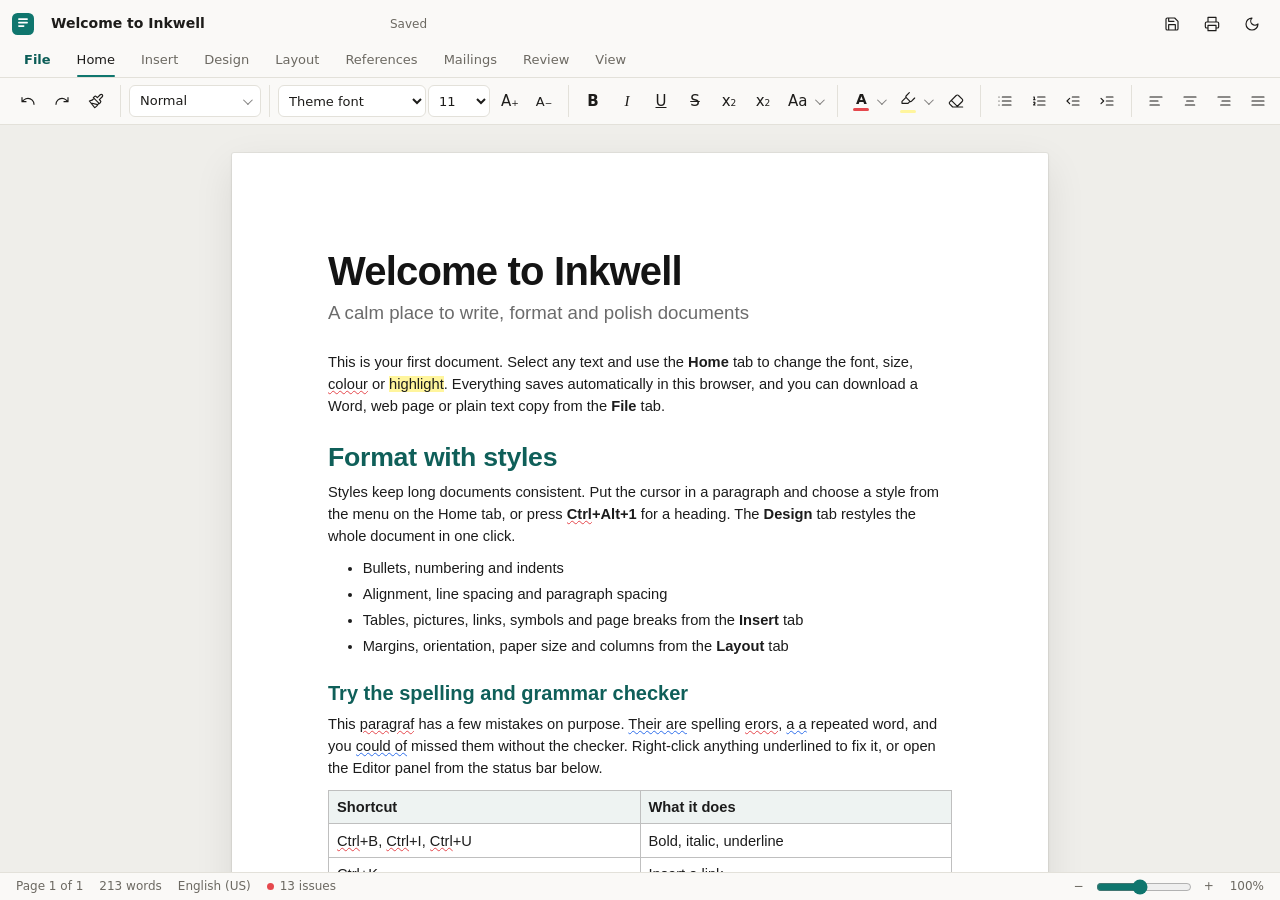
==== commit 7cbb2d7e: "Compare: pick the original and the revised document (any two saved versions, a file, or the current " ====
--- a/index.html
+++ b/index.html
@@ -220,7 +220,7 @@
       <button class="rb wide" data-cmd="rejectAll" data-icon="x">Reject all</button>
     </div>
     <div class="grp">
-      <button class="rb wide" data-cmd="compare" data-icon="track" title="Show what changed between this document and an earlier version or another file">Compare</button>
+      <button class="rb wide" data-cmd="compare" data-icon="track" title="Show what changed between two saved versions, a version and this document, or a file">Compare</button>
       <button class="rb wide" data-cmd="accessibility" data-icon="eye" title="Check alt text, headings, tables, links and colour contrast">Accessibility</button>
     </div>
   </div>
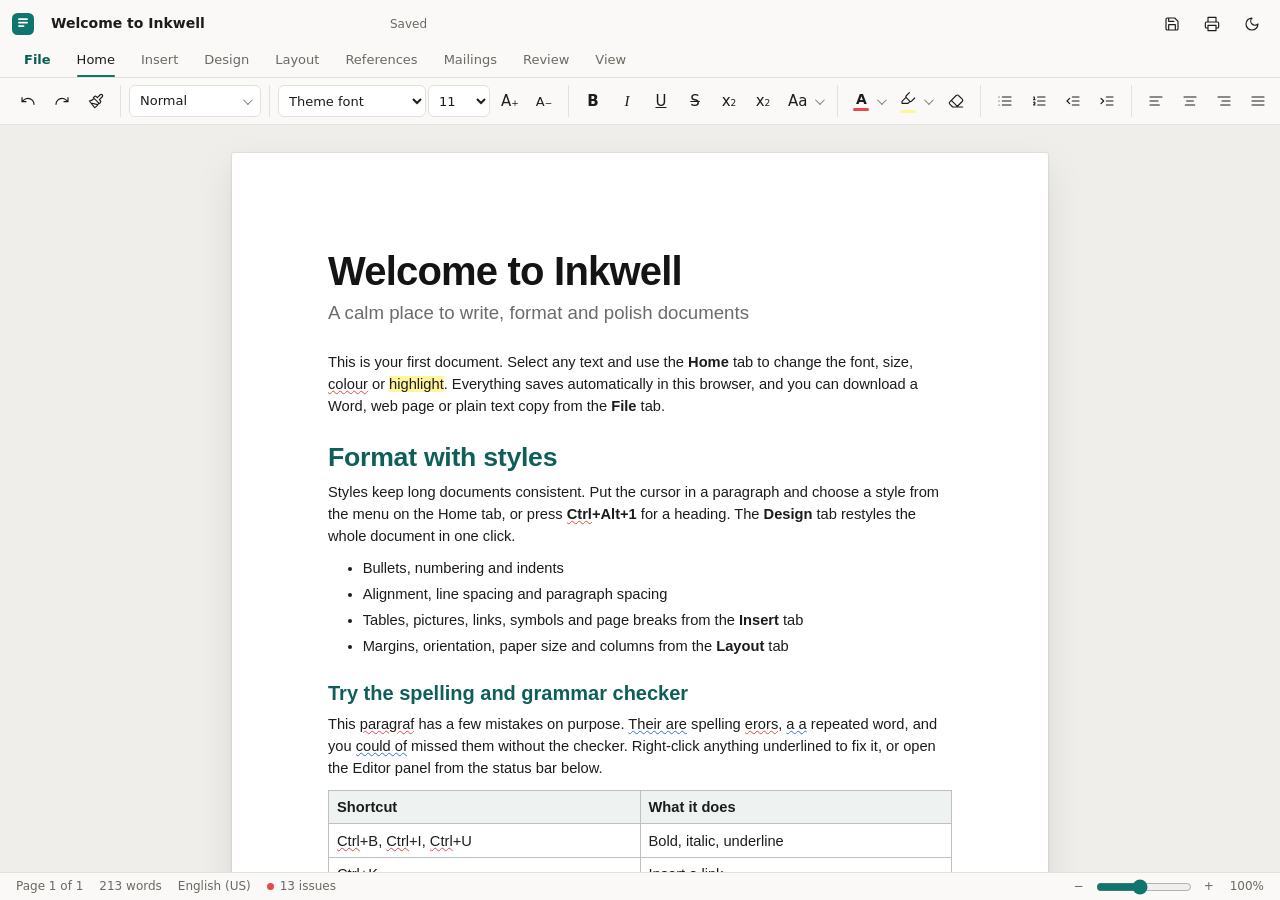
==== commit f39735ec: "Keep first-page header and footer text through Word import and export Co-Authored-By: Claude Sonnet " ====
--- a/index.html
+++ b/index.html
@@ -264,6 +264,7 @@
     <div class="grp">
       <button class="rb wide drop" data-menu="m-shade" data-icon="palette">Shading</button>
       <button class="rb wide drop" data-menu="m-borders" data-icon="borders">Borders</button>
+      <button class="rb wide drop" data-menu="m-cellborders" data-icon="borders" title="Draw or remove a border on one side of the selected cells">Cell borders</button>
     </div>
     <div class="grp">
       <button class="rb wide" data-cmd="delRow" data-icon="trash">Delete row</button>
@@ -401,6 +402,15 @@
   <button data-cmd="borders" data-val="none">No borders</button>
 </div>
 
+<div class="menu" id="m-cellborders" hidden>
+  <button data-cmd="cellBorder" data-val="top">Top border</button>
+  <button data-cmd="cellBorder" data-val="bottom">Bottom border</button>
+  <button data-cmd="cellBorder" data-val="left">Left border</button>
+  <button data-cmd="cellBorder" data-val="right">Right border</button>
+  <button data-cmd="cellBorder" data-val="all">All sides</button>
+  <button data-cmd="cellBorder" data-val="clear">Clear cell borders</button>
+</div>
+
 <div class="menu" id="m-case" hidden>
   <button data-cmd="case" data-val="sentence">Sentence case.</button>
   <button data-cmd="case" data-val="lower">lowercase</button>
@@ -527,7 +537,11 @@
       <label class="field grow"><span>Page numbers</span><select id="hf-num"><option value="none">None</option><option value="top-right">Top right</option><option value="bottom-left">Bottom left</option><option value="bottom-center">Bottom centre</option><option value="bottom-right">Bottom right</option></select></label>
       <label class="field grow"><span>Number format</span><select id="hf-format"><option value="1">1, 2, 3</option><option value="page">Page 1</option><option value="of">Page 1 of 3</option></select></label>
     </div>
-    <label class="check"><input type="checkbox" id="hf-first">Leave the first page blank</label>
+    <label class="check"><input type="checkbox" id="hf-first">First page is different (blank unless you add text below)</label>
+    <div class="field-row">
+      <label class="field grow"><span>First-page header text</span><input id="hf-first-header" type="text" autocomplete="off" maxlength="120"></label>
+      <label class="field grow"><span>First-page footer text</span><input id="hf-first-footer" type="text" autocomplete="off" maxlength="120"></label>
+    </div>
     <div class="dlg-actions"><span class="spacer"></span><button class="btn" value="cancel">Cancel</button><button class="btn primary" value="ok">Apply</button></div>
   </form>
 </dialog>
--- a/css/doc.css
+++ b/css/doc.css
@@ -143,3 +143,11 @@
 /* in-text page gap inserted by the layout engine so a paragraph can continue on the next page */
 .pg-gap,.pgs-gap{display:block;height:0;margin:0;padding:0;border:0;line-height:0;font-size:0;pointer-events:none;user-select:none}
 @media print{.pg-gap,.pgs-gap{display:none !important}}
+
+/* printing with tracked changes shown as final or as original (set by review.js while printing or saving a PDF) */
+.doc.pv-final del.tc, .doc.pv-original ins.tc { display: none; }
+.doc.pv-final ins.tc, .doc.pv-original del.tc { color: inherit; text-decoration: none; }
+.doc.pv-final span.fc { border: 0; background: none; }
+.doc.pv-final ins.tc > :is(.chart,.smartart,.shape,.eq,.textbox,.wordart), .doc.pv-original del.tc > :is(.chart,.smartart,.shape,.eq,.textbox,.wordart) { outline: 0; opacity: 1; }
+.doc.pv-final blockquote[data-compare-note], .doc.pv-original blockquote[data-compare-note] { display: none; }
+.doc.pv-final :is(p,li,h1,h2,h3,h4,h5,h6):has(> del.tc:only-child), .doc.pv-original :is(p,li,h1,h2,h3,h4,h5,h6):has(> ins.tc:only-child) { display: none; }
--- a/css/app.css
+++ b/css/app.css
@@ -231,6 +231,8 @@
 .rv-nav { display: flex; align-items: center; gap: 8px; }
 .rv-nav .btn { flex: none; }
 .rv-nav #rv-pos { flex: 1; text-align: center; font-size: 12px; color: var(--muted); font-variant-numeric: tabular-nums; }
+.rv-lab { display: block; font-size: 11px; color: var(--muted); font-weight: 600; text-decoration: none; }
+.rv-was, .rv-now { margin-top: 4px; }
 .rv-card ins { color: #1a7f4b; text-decoration: underline; } .rv-card del { color: var(--danger); }
 #st-track { color: var(--accent-ink); font-weight: 600; }
 .rb[aria-pressed="true"] { background: var(--active); color: var(--accent-ink); }
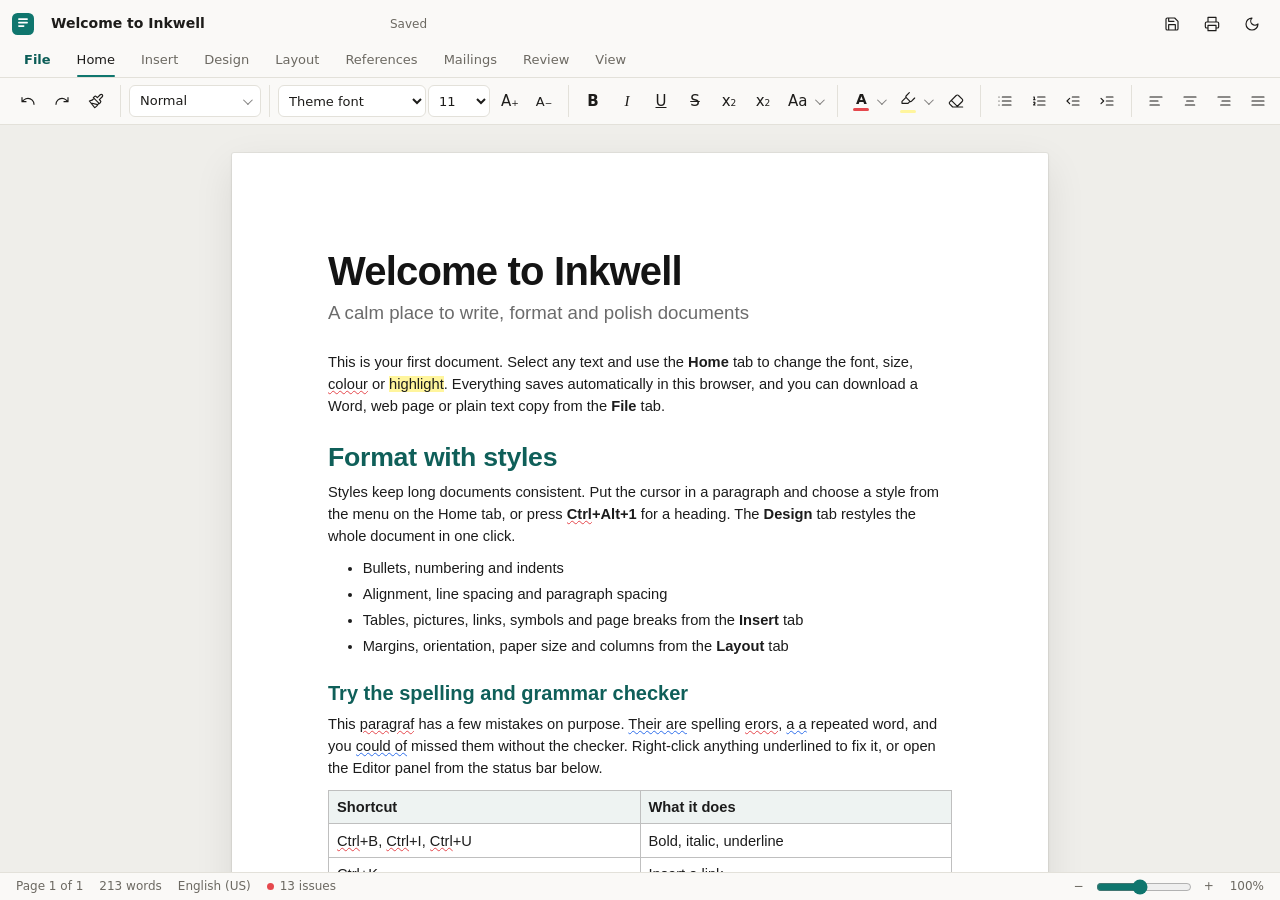
==== commit 3f2c4684: "Option to balance the columns on the last page Columns > Balance last page (off by default, saved wi" ====
--- a/index.html
+++ b/index.html
@@ -465,6 +465,7 @@
   <button data-cmd="cols" data-val="1">One</button>
   <button data-cmd="cols" data-val="2">Two</button>
   <button data-cmd="cols" data-val="3">Three</button>
+  <button data-cmd="colBalance" title="Even out the columns on the last page (print and Word already do this when a section ends)">Balance last page</button>
 </div>
 <div class="menu" id="m-lang" hidden>
   <button data-cmd="lang" data-val="en_GB">English (UK)</button>
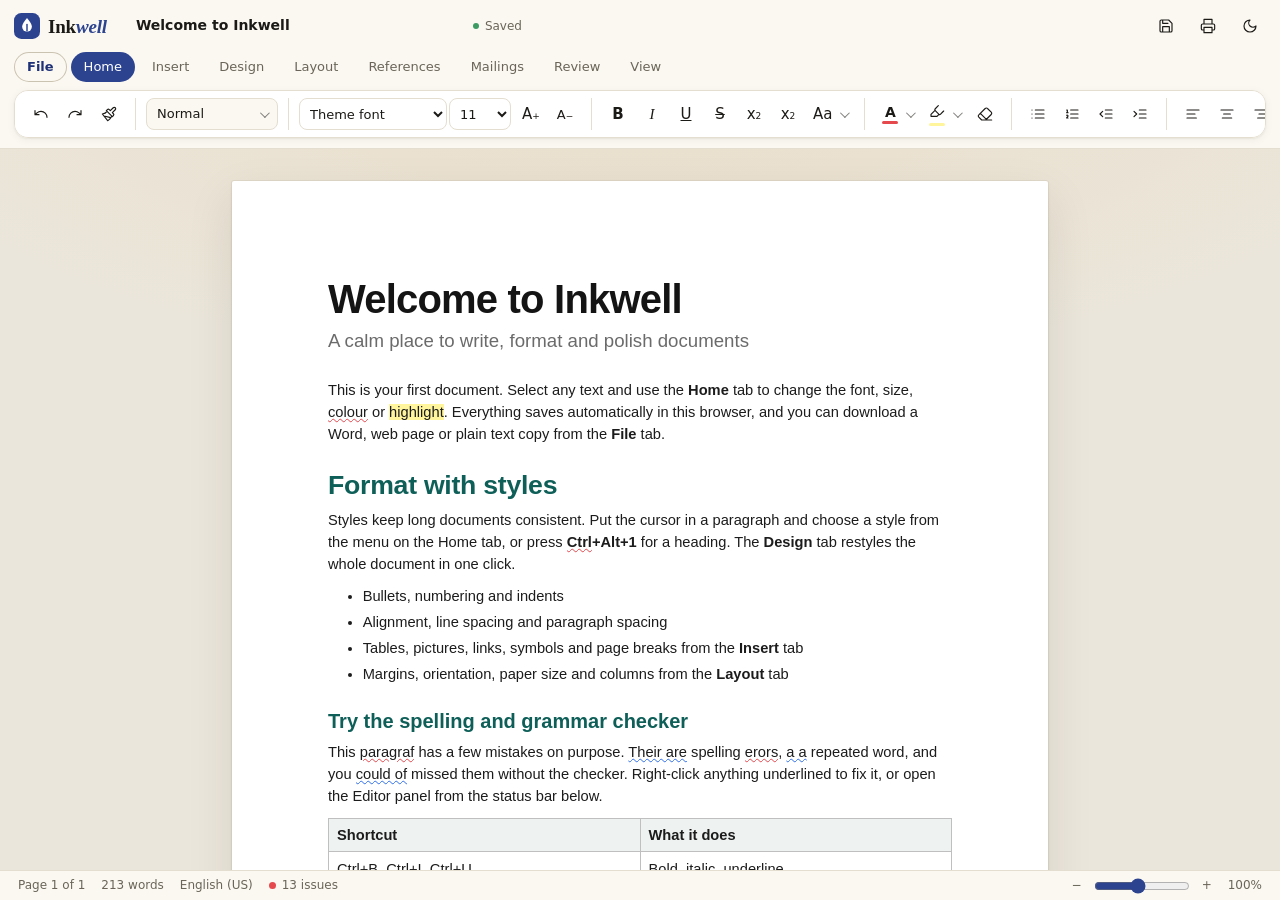
==== commit 5e946ab9: "Redesign UI: warm paper and ink-blue palette, pill tabs, floating ribbon, serif wordmark Co-Authored" ====
--- a/index.html
+++ b/index.html
@@ -5,7 +5,8 @@
 <meta name="viewport" content="width=device-width, initial-scale=1, viewport-fit=cover, interactive-widget=resizes-content">
 <title>Inkwell</title>
 <meta name="color-scheme" content="light dark">
-<link rel="icon" href="data:image/svg+xml,%3Csvg xmlns='http://www.w3.org/2000/svg' viewBox='0 0 32 32'%3E%3Crect width='32' height='32' rx='8' fill='%230f766e'/%3E%3Cpath d='M10 9h12M10 14h12M10 19h7' stroke='white' stroke-width='2.4' stroke-linecap='round'/%3E%3C/svg%3E">
+<meta name="theme-color" content="#fbf8f2">
+<link rel="icon" href="data:image/svg+xml,%3Csvg xmlns='http://www.w3.org/2000/svg' viewBox='0 0 32 32'%3E%3Crect width='32' height='32' rx='8' fill='%232c4390'/%3E%3Cpath d='M16 6c4 5 6 8 6 11a6 6 0 0 1-12 0c0-3 2-6 6-11z' fill='white'/%3E%3Cpath d='M16 14v8' stroke='%232c4390' stroke-width='1.8' stroke-linecap='round'/%3E%3C/svg%3E">
 <link rel="stylesheet" href="css/doc.css">
 <link rel="stylesheet" href="css/app.css">
 </head>
@@ -13,7 +14,8 @@
 
 <header class="titlebar">
   <div class="brand" aria-hidden="true">
-    <svg viewBox="0 0 32 32" width="22" height="22"><rect width="32" height="32" rx="8" fill="var(--accent)"/><path d="M10 9h12M10 14h12M10 19h7" stroke="#fff" stroke-width="2.4" stroke-linecap="round"/></svg>
+    <svg viewBox="0 0 32 32" width="26" height="26"><rect width="32" height="32" rx="9" fill="var(--accent)"/><path d="M16 6c4 5 6 8 6 11a6 6 0 0 1-12 0c0-3 2-6 6-11z" fill="var(--on-accent)"/><path d="M16 14v8" stroke="var(--accent)" stroke-width="1.8" stroke-linecap="round"/></svg>
+    <span class="wordmark">Ink<i>well</i></span>
   </div>
   <input id="title" class="doc-name" aria-label="Document name" spellcheck="false" autocomplete="off">
   <span id="save-state" class="save-state" aria-live="polite">Saved</span>
@@ -558,7 +560,13 @@
       <label class="field grow"><span>Category axis title</span><input id="ch-cat" type="text" autocomplete="off" maxlength="60"></label>
       <label class="field grow"><span>Value axis title</span><input id="ch-val" type="text" autocomplete="off" maxlength="60"></label>
     </div>
+    <div class="field-row">
+      <label class="field grow"><span>Value axis minimum</span><input id="ch-min" type="text" inputmode="decimal" autocomplete="off" placeholder="Automatic"></label>
+      <label class="field grow"><span>Value axis maximum</span><input id="ch-max" type="text" inputmode="decimal" autocomplete="off" placeholder="Automatic"></label>
+      <label class="field grow"><span>Number format</span><input id="ch-fmt" type="text" autocomplete="off" maxlength="30" placeholder="General, e.g. $#,##0 or 0.0%"></label>
+    </div>
     <label class="check"><input type="checkbox" id="ch-labels">Show data labels</label>
+    <label class="check"><input type="checkbox" id="ch-grid" checked>Show gridlines</label>
     <div class="field-row" id="ch-sec-row">
       <label class="check"><input type="checkbox" id="ch-sec">Plot the lines on a secondary value axis (right)</label>
       <label class="field grow"><span>Secondary axis title</span><input id="ch-sectitle" type="text" autocomplete="off" maxlength="60"></label>
--- a/css/app.css
+++ b/css/app.css
@@ -1,48 +1,53 @@
 /* Inkwell app chrome. Document typography lives in doc.css. */
 :root {
-  --bg: #efeeea;
-  --chrome: #faf9f7;
+  /* Inkwell: warm paper, deep ink-blue, amber spark */
+  --bg: #ebe6db;
+  --chrome: #fbf8f2;
   --surface: #ffffff;
-  --line: #e3e1da;
-  --line-strong: #cfccc3;
-  --text: #1d1c1a;
-  --muted: #6c6962;
-  --hover: #eeece6;
-  --active: #dff0ed;
-  --accent: #0f766e;
-  --accent-ink: #0b5d57;
+  --line: #e4ded0;
+  --line-strong: #cbc3b1;
+  --text: #1c1a16;
+  --muted: #6a6558;
+  --hover: #f0ebdf;
+  --active: #e3e8f7;
+  --accent: #2c4390;
+  --accent-ink: #1e3178;
   --on-accent: #ffffff;
-  --danger: #c2332f;
+  --spark: #d98a1b;
+  --danger: #b92d2a;
   --paper: #ffffff;
   --spell: #e5484d;
   --grammar: #2f6feb;
   --style: #b7791f;
-  --shadow-1: 0 1px 2px rgba(20, 20, 15, .06), 0 2px 8px rgba(20, 20, 15, .05);
-  --shadow-2: 0 2px 6px rgba(20, 20, 15, .08), 0 12px 32px rgba(20, 20, 15, .14);
-  --paper-shadow: 0 0 0 1px rgba(20, 20, 15, .05), 0 2px 4px rgba(20, 20, 15, .05), 0 14px 40px rgba(20, 20, 15, .09);
-  --ui: system-ui, -apple-system, "Segoe UI", Roboto, sans-serif;
+  --r-sm: 6px; --r-md: 10px; --r-lg: 14px;
+  --shadow-1: 0 1px 2px rgba(40, 30, 10, .06), 0 2px 8px rgba(40, 30, 10, .05);
+  --shadow-2: 0 2px 6px rgba(40, 30, 10, .08), 0 14px 36px rgba(40, 30, 10, .16);
+  --paper-shadow: 0 0 0 1px rgba(40, 30, 10, .05), 0 2px 4px rgba(40, 30, 10, .05), 0 18px 48px rgba(40, 30, 10, .10);
+  --ui: "Inter", system-ui, -apple-system, "Segoe UI", Roboto, sans-serif;
+  --brand-font: "Iowan Old Style", "Palatino Linotype", Palatino, Georgia, serif;
   --page-w: 210mm; --page-h: 297mm;
   --m-t: 25.4mm; --m-r: 25.4mm; --m-b: 25.4mm; --m-l: 25.4mm;
   color-scheme: light;
 }
 :root[data-theme="dark"] {
-  --bg: #121413;
-  --chrome: #1b1e1d;
-  --surface: #232726;
-  --line: #2f3432;
-  --line-strong: #414745;
-  --text: #e9e8e4;
-  --muted: #9a9f9c;
-  --hover: #2a2f2d;
-  --active: #153b37;
-  --accent: #2fb5a6;
-  --accent-ink: #6fdccf;
-  --on-accent: #06211e;
+  --bg: #12110f;
+  --chrome: #1b1916;
+  --surface: #25221e;
+  --line: #322e28;
+  --line-strong: #474139;
+  --text: #ede8de;
+  --muted: #a39d90;
+  --hover: #2b2823;
+  --active: #26325c;
+  --accent: #8ea6f2;
+  --accent-ink: #b5c4fa;
+  --on-accent: #0e1633;
+  --spark: #f0a93b;
   --danger: #f07772;
-  --paper: #fdfdfb;
+  --paper: #fdfcf9;
   --shadow-1: 0 1px 2px rgba(0, 0, 0, .3), 0 2px 8px rgba(0, 0, 0, .25);
-  --shadow-2: 0 2px 6px rgba(0, 0, 0, .35), 0 12px 32px rgba(0, 0, 0, .45);
-  --paper-shadow: 0 0 0 1px rgba(0, 0, 0, .4), 0 14px 40px rgba(0, 0, 0, .5);
+  --shadow-2: 0 2px 6px rgba(0, 0, 0, .35), 0 12px 32px rgba(0, 0, 0, .5);
+  --paper-shadow: 0 0 0 1px rgba(0, 0, 0, .4), 0 18px 48px rgba(0, 0, 0, .55);
   color-scheme: dark;
 }
 
@@ -63,34 +68,40 @@
 .ic { flex: none; }
 
 /* ---------- title bar ---------- */
-.titlebar { display: flex; align-items: center; gap: 8px; padding: 8px 12px 4px; background: var(--chrome); }
-.brand { display: flex; }
-.doc-name { border: 1px solid transparent; background: transparent; border-radius: 6px; padding: 4px 8px; font-size: 14px; font-weight: 600; width: min(340px, 44vw); text-overflow: ellipsis; }
+.titlebar { display: flex; align-items: center; gap: 10px; padding: 10px 14px 6px; background: var(--chrome); }
+.brand { display: flex; align-items: center; gap: 8px; }
+.wordmark { font-family: var(--brand-font); font-size: 19px; font-weight: 600; letter-spacing: -0.01em; color: var(--text); line-height: 1; }
+.wordmark i { font-style: italic; color: var(--accent); }
+.titlebar::after { content: none; }
+.titlebar .doc-name { margin-left: 6px; }
+.doc-name { border: 1px solid transparent; background: transparent; border-radius: 999px; padding: 5px 12px; font-size: 14px; font-weight: 600; width: min(340px, 44vw); text-overflow: ellipsis; transition: border-color .15s ease, background-color .15s ease; }
 .doc-name:hover { border-color: var(--line); }
 .doc-name:focus { border-color: var(--accent); background: var(--surface); outline: none; }
-.save-state { color: var(--muted); font-size: 12px; white-space: nowrap; }
+.save-state { color: var(--muted); font-size: 12px; white-space: nowrap; display: inline-flex; align-items: center; gap: 6px; }
+.save-state::before { content: ""; width: 6px; height: 6px; border-radius: 50%; background: #3c9a63; flex: none; }
 
 /* ---------- tabs ---------- */
-.tabs { display: flex; gap: 2px; padding: 0 12px; background: var(--chrome); overflow-x: auto; scrollbar-width: none; }
+.tabs { display: flex; gap: 4px; padding: 4px 14px 8px; background: var(--chrome); overflow-x: auto; scrollbar-width: none; }
 .tabs::-webkit-scrollbar { display: none; }
-.tab { border: 0; background: none; padding: 7px 12px 8px; border-radius: 6px 6px 0 0; color: var(--muted); font-weight: 500; position: relative; white-space: nowrap; }
+.tab { border: 0; background: none; padding: 6px 13px; border-radius: 999px; color: var(--muted); font-weight: 500; position: relative; white-space: nowrap; transition: background-color .15s ease, color .15s ease; }
 .tab:hover { color: var(--text); background: var(--hover); }
-.tab.on { color: var(--text); }
-.tab.on::after { content: ""; position: absolute; left: 12px; right: 12px; bottom: 0; height: 2px; border-radius: 2px; background: var(--accent); }
-.tab.file { color: var(--accent-ink); font-weight: 600; }
+.tab.on { color: var(--on-accent); background: var(--accent); }
+.tab.file { color: var(--accent-ink); font-weight: 600; box-shadow: inset 0 0 0 1px var(--line-strong); }
+.tab.file:hover { box-shadow: inset 0 0 0 1px var(--accent); }
 .tab.ctx { color: var(--accent-ink); }
 
 /* ---------- ribbon ---------- */
-.ribbon { background: var(--chrome); border-top: 1px solid var(--line); border-bottom: 1px solid var(--line); }
-.panel { display: none; align-items: center; gap: 6px; padding: 6px 12px; min-height: 46px; overflow-x: auto; scrollbar-width: none; }
+.ribbon { background: var(--chrome); border-bottom: 1px solid var(--line); padding: 0 14px 10px; }
+.ribbon > .panel { background: var(--surface); border: 1px solid var(--line); border-radius: var(--r-lg); box-shadow: var(--shadow-1); }
+.panel { display: none; align-items: center; gap: 6px; padding: 6px 10px; min-height: 48px; overflow-x: auto; scrollbar-width: none; }
 .panel::-webkit-scrollbar { display: none; }
 .panel.on { display: flex; }
-.grp { display: flex; align-items: center; gap: 2px; padding-right: 8px; margin-right: 2px; border-right: 1px solid var(--line); flex: none; }
+.grp { display: flex; align-items: center; gap: 2px; padding-right: 10px; margin-right: 4px; border-right: 1px solid var(--line); flex: none; }
 .grp:last-child { border-right: 0; }
-.rb { height: 32px; min-width: 32px; padding: 0 7px; border: 0; border-radius: 6px; background: none; display: inline-flex; align-items: center; justify-content: center; gap: 6px; white-space: nowrap; transition: background-color .12s ease; }
+.rb { height: 32px; min-width: 32px; padding: 0 7px; border: 0; border-radius: 8px; background: none; display: inline-flex; align-items: center; justify-content: center; gap: 6px; white-space: nowrap; transition: background-color .12s ease; }
 .rb:hover { background: var(--hover); }
 .rb:active { background: var(--line); }
-.rb.on { background: var(--active); color: var(--accent-ink); }
+.rb.on { background: var(--active); color: var(--accent-ink); box-shadow: inset 0 0 0 1px color-mix(in srgb, var(--accent) 28%, transparent); }
 .rb.wide { padding: 0 10px; }
 .rb.danger { color: var(--danger); }
 .rb.drop::after { content: ""; width: 6px; height: 6px; border-right: 1.5px solid currentColor; border-bottom: 1.5px solid currentColor; transform: rotate(45deg) translateY(-2px); opacity: .55; margin-left: 2px; flex: none; }
@@ -101,8 +112,8 @@
 .glyph sup, .glyph sub { font-size: 9px; }
 .swatch-a { flex-direction: column; align-items: center; gap: 2px; font-weight: 600; font-size: 14px; }
 .swatch-a i { display: block; width: 16px; height: 3px; border-radius: 2px; }
-.style-btn { min-width: 132px; justify-content: space-between; border: 1px solid var(--line); background: var(--surface); padding: 0 10px; }
-.sel { height: 32px; border: 1px solid var(--line); border-radius: 6px; background: var(--surface); padding: 0 6px; }
+.style-btn { min-width: 132px; justify-content: space-between; border: 1px solid var(--line); background: var(--chrome); padding: 0 10px; }
+.sel { height: 32px; border: 1px solid var(--line); border-radius: 8px; background: var(--surface); padding: 0 6px; }
 .sel:hover { border-color: var(--line-strong); }
 .sel.font { width: 148px; }
 .sel.size { width: 62px; margin-right: 2px; }
@@ -123,9 +134,9 @@
 
 /* ---------- workspace ---------- */
 .workspace { display: flex; min-height: 0; }
-.canvas { flex: 1; min-width: 0; overflow: auto; padding: 28px 24px 96px; position: relative; }
+.canvas { flex: 1; min-width: 0; overflow: auto; padding: 32px 24px 96px; position: relative; background: radial-gradient(1200px 500px at 50% -120px, color-mix(in srgb, var(--spark) 10%, transparent), transparent 70%), var(--bg); }
 .page { width: var(--page-w); min-height: var(--page-h); margin: 0 auto; padding: var(--m-t) var(--m-r) var(--m-b) var(--m-l); background: var(--paper); box-shadow: var(--paper-shadow); border-radius: 2px; }
-#editor { outline: none; min-height: calc(var(--page-h) - var(--m-t) - var(--m-b)); caret-color: var(--accent); position: relative; z-index: 1; }
+#editor { outline: none; min-height: calc(var(--page-h) - var(--m-t) - var(--m-b)); caret-color: var(--spark); position: relative; z-index: 1; }
 .page.paged { position: relative; background: transparent; box-shadow: none; }
 .sheets { position: absolute; inset: 0; z-index: 0; pointer-events: none; }
 .sheet { position: absolute; left: 0; right: 0; background: var(--paper); box-shadow: var(--paper-shadow); border-radius: 2px; }
@@ -136,11 +147,11 @@
 .hf-zone .hf-right { text-align: right; }
 .hf-zone .hf-hint { text-align: center; opacity: 0; transition: opacity .15s ease; font: 500 11px/1 var(--ui); color: #8a8a8a; }
 .hf-zone:hover .hf-hint { opacity: 1; }
-.hf-zone:hover { background: rgba(15, 118, 110, .04); }
+.hf-zone:hover { background: color-mix(in srgb, var(--accent) 6%, transparent); }
 .cell-sel { position: absolute; pointer-events: none; z-index: 3; background: color-mix(in srgb, var(--accent) 14%, transparent); outline: 1.5px solid var(--accent); }
 #editor .textbox:focus-within { border-color: var(--accent); }
 #editor .shape, #editor .chart { cursor: default; }
-#editor .toc:hover { background: rgba(15, 118, 110, .04); }
+#editor .toc:hover { background: color-mix(in srgb, var(--accent) 6%, transparent); }
 #editor .cm { cursor: pointer; }
 #editor .page-break::after { background: var(--paper); }
 #editor img { cursor: default; }
@@ -164,11 +175,11 @@
 .pane.right { border-left: 1px solid var(--line); }
 .pane section { display: flex; flex-direction: column; min-height: 0; flex: 1; }
 .pane-head { display: flex; align-items: center; justify-content: space-between; padding: 10px 8px 6px 14px; }
-.pane-head h2 { margin: 0; font-size: 13px; font-weight: 600; }
+.pane-head h2 { margin: 0; font-size: 12px; font-weight: 650; letter-spacing: .06em; text-transform: uppercase; color: var(--muted); }
 .outline { overflow: auto; padding: 4px 8px 16px; }
 .outline button { display: block; width: 100%; text-align: left; border: 0; background: none; border-radius: 6px; padding: 5px 8px; overflow: hidden; text-overflow: ellipsis; white-space: nowrap; }
 .outline button:hover { background: var(--hover); }
-.outline .l0 { font-weight: 600; }
+.outline .l0 { font-weight: 650; font-family: var(--brand-font); font-size: 14px; }
 .outline .l2 { padding-left: 20px; color: var(--muted); }
 .outline .l3 { padding-left: 32px; color: var(--muted); }
 .empty { color: var(--muted); padding: 8px 14px; font-size: 12px; line-height: 1.5; }
@@ -185,7 +196,7 @@
 .dot { width: 7px; height: 7px; border-radius: 50%; display: inline-block; background: var(--accent); flex: none; }
 .dot.spell { background: var(--spell); } .dot.grammar { background: var(--grammar); } .dot.style { background: var(--style); }
 .issues { overflow: auto; padding: 10px; display: flex; flex-direction: column; gap: 8px; }
-.issue { background: var(--surface); border: 1px solid var(--line); border-radius: 10px; padding: 10px 12px; box-shadow: var(--shadow-1); cursor: pointer; }
+.issue { background: var(--surface); border: 1px solid var(--line); border-radius: var(--r-md); padding: 10px 12px; box-shadow: var(--shadow-1); cursor: pointer; }
 .issue:hover { border-color: var(--line-strong); }
 .issue-top { display: flex; align-items: center; gap: 6px; color: var(--muted); font-size: 11.5px; margin-bottom: 4px; }
 .issue-ctx { font-size: 12.5px; line-height: 1.45; overflow-wrap: anywhere; }
@@ -244,14 +255,14 @@
 .check { display: inline-flex; align-items: center; gap: 6px; font-size: 12.5px; }
 .check input { accent-color: var(--accent); }
 .find-count { color: var(--muted); font-size: 12px; font-variant-numeric: tabular-nums; }
-.btn { height: 32px; padding: 0 12px; border: 1px solid var(--line); border-radius: 6px; background: var(--surface); font-weight: 500; transition: background-color .12s ease, border-color .12s ease; }
+.btn { height: 32px; padding: 0 14px; border: 1px solid var(--line-strong); border-radius: 999px; background: var(--surface); font-weight: 500; transition: background-color .12s ease, border-color .12s ease; }
 .btn:hover { border-color: var(--line-strong); background: var(--hover); }
-.btn.primary { background: var(--accent); border-color: var(--accent); color: var(--on-accent); }
+.btn.primary { background: var(--accent); border-color: var(--accent); color: var(--on-accent); font-weight: 600; }
 .btn.primary:hover { background: var(--accent-ink); border-color: var(--accent-ink); }
 :root[data-theme="dark"] .btn.primary:hover { color: var(--on-accent); }
 
 /* ---------- status bar ---------- */
-.statusbar { display: flex; align-items: center; gap: 4px; padding: 0 10px; height: 28px; background: var(--chrome); border-top: 1px solid var(--line); font-size: 12px; color: var(--muted); font-variant-numeric: tabular-nums; white-space: nowrap; overflow: hidden; }
+.statusbar { display: flex; align-items: center; gap: 4px; padding: 0 12px; height: 30px; background: var(--chrome); border-top: 1px solid var(--line); font-size: 12px; color: var(--muted); font-variant-numeric: tabular-nums; white-space: nowrap; overflow: hidden; }
 .statusbar > span { padding: 0 6px; }
 .st-btn { border: 0; background: none; color: inherit; height: 22px; padding: 0 6px; border-radius: 4px; display: inline-flex; align-items: center; gap: 6px; }
 .st-btn:hover { background: var(--hover); color: var(--text); }
@@ -260,7 +271,7 @@
 #zoom-range { width: 96px; accent-color: var(--accent); }
 
 /* ---------- menus ---------- */
-.menu { position: fixed; z-index: 40; background: var(--surface); border: 1px solid var(--line); border-radius: 10px; box-shadow: var(--shadow-2); padding: 5px; min-width: 190px; max-height: min(70vh, 520px); overflow: auto; animation: pop .12s ease-out; }
+.menu { position: fixed; z-index: 40; background: var(--surface); border: 1px solid var(--line); border-radius: var(--r-md); box-shadow: var(--shadow-2); padding: 5px; min-width: 190px; max-height: min(70vh, 520px); overflow: auto; animation: pop .12s ease-out; }
 @keyframes pop { from { opacity: 0; transform: translateY(-3px); } }
 .menu > button, .ctx-menu button { display: flex; width: 100%; align-items: center; justify-content: space-between; gap: 16px; border: 0; background: none; border-radius: 6px; min-height: 30px; padding: 4px 10px; text-align: left; }
 .menu > button:hover, .ctx-menu button:hover { background: var(--hover); }
@@ -305,22 +316,23 @@
 .bs-back { font-weight: 600; margin-bottom: 10px; }
 .bs-label { font-size: 11.5px; color: var(--muted); padding: 14px 10px 4px; }
 .bs-main { padding: 40px clamp(20px, 5vw, 64px); overflow: auto; }
-.bs-main h1 { font-size: 26px; letter-spacing: -0.02em; margin: 0 0 4px; font-weight: 650; }
+.bs-main h1 { font-family: var(--brand-font); font-size: 32px; letter-spacing: -0.02em; margin: 0 0 4px; font-weight: 600; }
 .bs-note { color: var(--muted); margin: 0 0 22px; }
 .recent { display: grid; grid-template-columns: repeat(auto-fill, minmax(220px, 1fr)); gap: 14px; max-width: 1040px; }
-.doc-card { position: relative; background: var(--surface); border: 1px solid var(--line); border-radius: 10px; padding: 14px; text-align: left; box-shadow: var(--shadow-1); display: flex; flex-direction: column; gap: 6px; min-height: 124px; cursor: pointer; }
-.doc-card:hover { border-color: var(--line-strong); }
+.doc-card { position: relative; background: var(--surface); border: 1px solid var(--line); border-radius: var(--r-lg); padding: 14px; text-align: left; box-shadow: var(--shadow-1); display: flex; flex-direction: column; gap: 6px; min-height: 124px; cursor: pointer; }
+.doc-card { transition: transform .15s ease, box-shadow .15s ease, border-color .15s ease; }
+.doc-card:hover { border-color: var(--accent); transform: translateY(-2px); box-shadow: var(--shadow-2); }
 .doc-card.current { border-color: var(--accent); }
-.doc-card h3 { margin: 0; font-size: 14px; font-weight: 600; overflow: hidden; text-overflow: ellipsis; white-space: nowrap; padding-right: 28px; }
+.doc-card h3 { margin: 0; font-family: var(--brand-font); font-size: 16px; font-weight: 600; overflow: hidden; text-overflow: ellipsis; white-space: nowrap; padding-right: 28px; }
 .doc-card p { margin: 0; color: var(--muted); font-size: 12px; line-height: 1.45; display: -webkit-box; -webkit-line-clamp: 3; -webkit-box-orient: vertical; overflow: hidden; flex: 1; }
 .doc-card time { color: var(--muted); font-size: 11.5px; }
 .doc-card .del { position: absolute; top: 8px; right: 8px; height: 26px; min-width: 26px; font-size: 12px; }
 .doc-card .del.sure { background: var(--danger); color: #fff; padding: 0 8px; }
 
 /* ---------- dialogs, toast ---------- */
-.dlg { border: 0; border-radius: 14px; padding: 20px; width: min(420px, calc(100vw - 32px)); background: var(--surface); color: var(--text); box-shadow: var(--shadow-2); }
+.dlg { border: 0; border-radius: 18px; padding: 24px; width: min(420px, calc(100vw - 32px)); background: var(--surface); color: var(--text); box-shadow: var(--shadow-2); }
 .dlg::backdrop { background: rgba(15, 18, 17, .38); }
-.dlg h2 { margin: 0 0 14px; font-size: 16px; font-weight: 650; letter-spacing: -0.01em; }
+.dlg h2 { margin: 0 0 14px; font-family: var(--brand-font); font-size: 20px; font-weight: 600; letter-spacing: -0.01em; }
 .dlg form { display: flex; flex-direction: column; gap: 12px; }
 .dlg-actions { display: flex; gap: 8px; margin-top: 6px; }
 .stats { margin: 0; display: grid; grid-template-columns: 1fr auto; row-gap: 8px; font-variant-numeric: tabular-nums; }
@@ -349,8 +361,7 @@
   .rb { height: 40px; min-width: 40px; }
   .sel, .btn { height: 40px; }
   .style-btn { min-width: 120px; }
-  .tab { padding: 11px 14px 12px; }
-  .tab.on::after { left: 14px; right: 14px; }
+  .tab { padding: 10px 15px; }
   .menu > button, .ctx-menu button { min-height: 42px; }
   .img-handle { width: 28px; height: 28px; right: -14px; bottom: -14px; }
   .img-bar .rb { height: 36px; min-width: 36px; }
@@ -365,7 +376,9 @@
   .titlebar { padding: 6px 8px 2px; padding-top: max(6px, env(safe-area-inset-top)); gap: 4px; }
   .doc-name { width: auto; flex: 1; min-width: 0; }
   .save-state { display: none; }
-  .tabs, .panel { padding-left: 8px; padding-right: 8px; }
+  .tabs { padding-left: 8px; padding-right: 8px; }
+  .ribbon { padding: 0 8px 8px; }
+  .wordmark { display: none; }
   .statusbar { padding-bottom: env(safe-area-inset-bottom); height: auto; min-height: 30px; }
   .canvas { padding: 8px 8px 120px; }
   .menu { max-width: calc(100vw - 16px); }
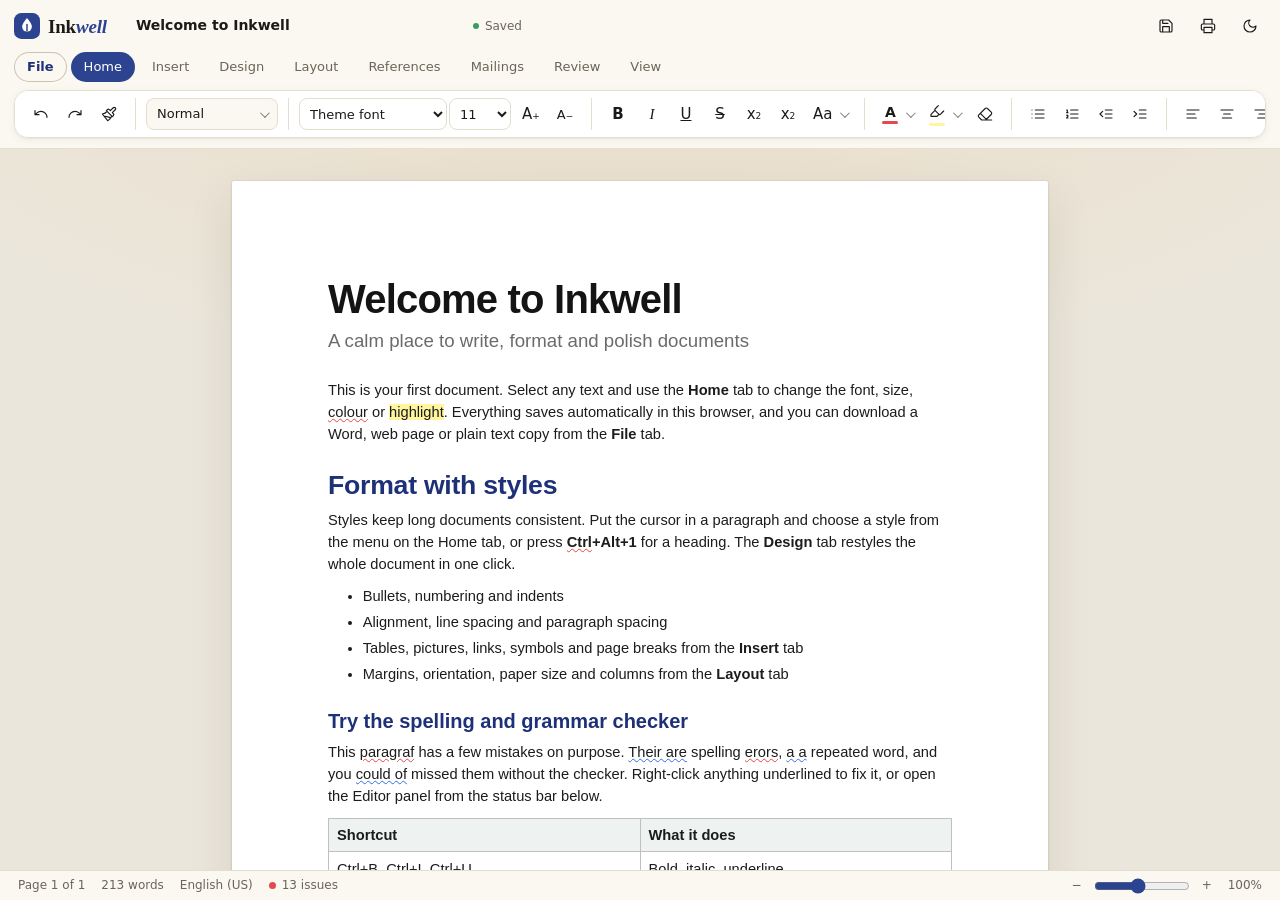
==== commit f89ba41f: "Match default document heading and accent colour to the ink-blue UI Co-Authored-By: Claude Sonnet 5." ====
--- a/index.html
+++ b/index.html
@@ -128,7 +128,7 @@
     <div class="grp">
       <select class="sel" id="tc-font" aria-label="Body font" title="Body font"></select>
       <select class="sel" id="tc-head" aria-label="Heading font" title="Heading font"></select>
-      <label class="color-pick" title="Accent colour">Accent<input type="color" id="tc-accent" value="#0f766e" aria-label="Accent colour"></label>
+      <label class="color-pick" title="Accent colour">Accent<input type="color" id="tc-accent" value="#2c4390" aria-label="Accent colour"></label>
       <button class="rb wide" data-cmd="themeReset" id="tc-reset" data-icon="undo">Reset</button>
     </div>
     <div class="grp">
@@ -422,7 +422,7 @@
 </div>
 
 <div class="menu pal" id="m-color" hidden><div class="swatches" data-pal="color"></div>
-  <label class="custom">Custom<input type="color" data-cmd="color" value="#0f766e"></label></div>
+  <label class="custom">Custom<input type="color" data-cmd="color" value="#2c4390"></label></div>
 <div class="menu pal" id="m-hilite" hidden><div class="swatches" data-pal="hilite"></div>
   <button data-cmd="hilite" data-val="transparent">No highlight</button></div>
 
--- a/css/doc.css
+++ b/css/doc.css
@@ -2,8 +2,8 @@
 .doc {
   --doc-font: "Helvetica Neue", Helvetica, Arial, sans-serif;
   --head-font: "Helvetica Neue", Helvetica, Arial, sans-serif;
-  --head-color: #0f5f59;
-  --doc-accent: #0f766e;
+  --head-color: #1e3178;
+  --doc-accent: #2c4390;
   font-family: var(--doc-font);
   font-size: 11pt;
   line-height: 1.5;
